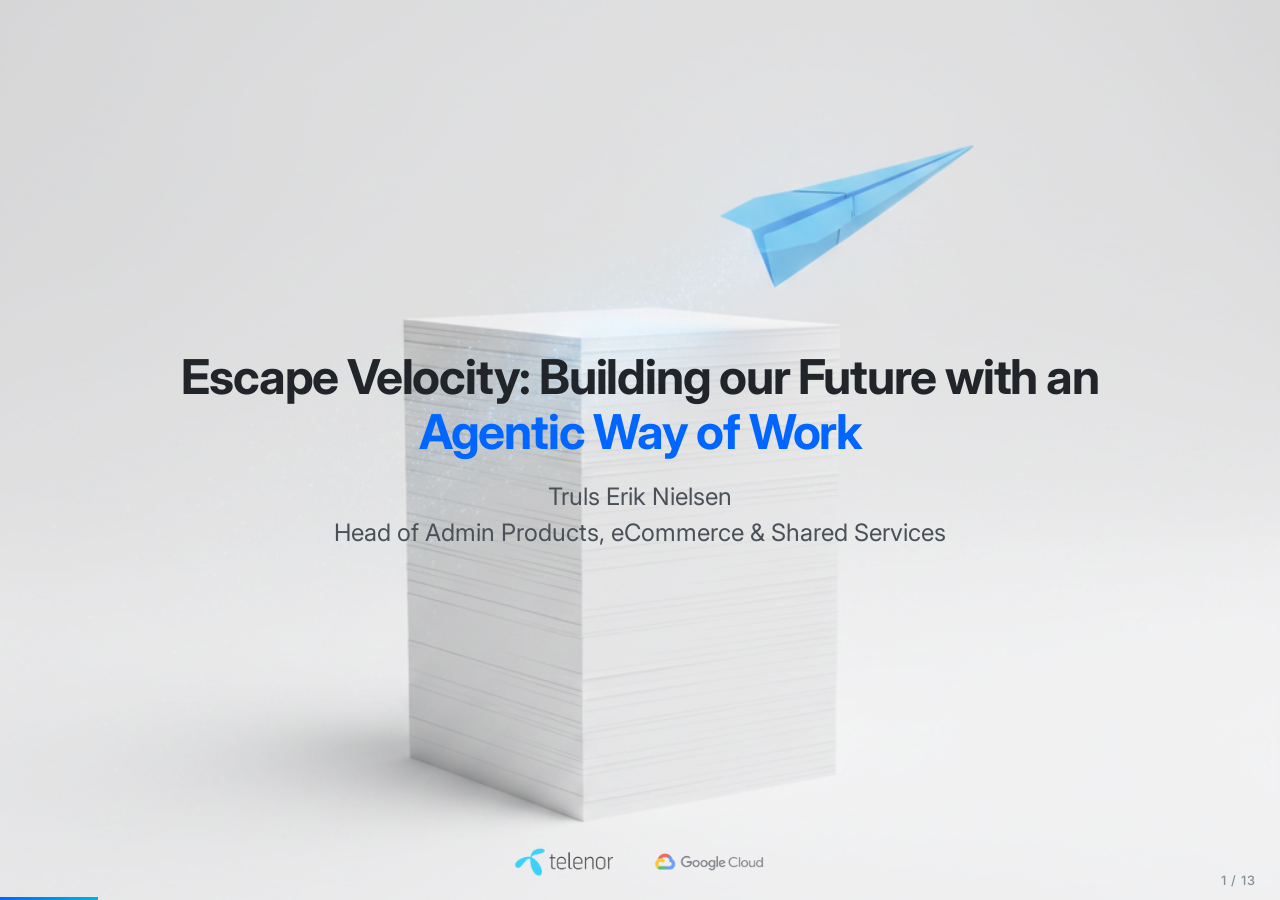
==== index.html @ ffcc9608 "Initial commit" ====
<!DOCTYPE html>
<html lang="en">

<head>
    <meta charset="UTF-8">
    <meta name="viewport" content="width=device-width, initial-scale=1.0">
    <title>Escape Velocity — Telenor × Google Cloud</title>
    <meta name="description"
        content="Building our Future with an Agentic Way of Work. A presentation by Telenor, powered by Google Cloud Platform.">

    <!-- Google Fonts — Inter -->
    <link rel="preconnect" href="https://fonts.googleapis.com">
    <link rel="preconnect" href="https://fonts.gstatic.com" crossorigin>
    <link href="https://fonts.googleapis.com/css2?family=Inter:wght@300;400;500;600;700&display=swap" rel="stylesheet">

    <!-- Stylesheet -->
    <link rel="stylesheet" href="style.css">
</head>

<body>

    <main>

        <!-- ===================== Slide 1 — Title ===================== -->
        <section id="slide-1" class="slide slide--image active"
            style="background-image: url(./images/new-01-title.png);">
            <div class="overlay"></div>
            <div class="content content--center">
                <h1>Escape Velocity: Building our Future with an <span class="accent">Agentic Way of Work</span></h1>
                <h2>Truls Erik Nielsen<br>Head of Admin Products, eCommerce &amp; Shared Services</h2>
            </div>
            <footer class="slide-footer">
                <img src="./logos/telenor-logo.png" alt="Telenor Logo" class="logo">
                <img src="./logos/gcp-logo.png" alt="Google Cloud Logo" class="logo">
            </footer>
        </section>

        <!-- ===================== Slide 2 — Cold Open ===================== -->
        <section id="slide-2" class="slide slide--image"
            style="background-image: url(./images/bg-digital-analyst.png);">
            <div class="overlay"></div>
            <div class="content content--center">
                <p class="hook-text">We recently got a new colleague. In <em>all</em> our teams... He's an agent. And he
                    lets us chat with our data. More on him later.<span class="blinking-cursor">|</span></p>
            </div>
            <footer class="slide-footer">
                <img src="./logos/telenor-logo.png" alt="Telenor Logo" class="logo">
                <img src="./logos/gcp-logo.png" alt="Google Cloud Logo" class="logo">
            </footer>
        </section>

        <!-- ===================== Slide 3 — Who We Are (Two-Column) ===================== -->
        <section id="slide-3" class="slide slide--image"
            style="background-image: url(./images/bg-corporate-stats.png);">
            <div class="overlay"></div>
            <div class="content">
                <h1>A Scale-Up <span class="accent">Inside a Giant</span></h1>
                <div class="slide3-columns">
                    <div class="stat-grid">
                        <div class="stat-box">
                            <div class="stat-box__label">Market Leader</div>
                            <div class="stat-box__title">Leading B2B Telco</div>
                            <div class="stat-box__subtitle">~60% market share in Norway</div>
                        </div>
                        <div class="stat-box">
                            <div class="stat-box__label">Our Org</div>
                            <div class="stat-box__title">225 People</div>
                            <div class="stat-box__subtitle">Powering B2B Mobile</div>
                        </div>
                        <div class="stat-box">
                            <div class="stat-box__label">Economic Scale</div>
                            <div class="stat-box__title">Top 45 OSE Company</div>
                            <div class="stat-box__subtitle">Our business area alone, by revenue</div>
                        </div>
                        <div class="stat-box">
                            <div class="stat-box__label">Data Volume</div>
                            <div class="stat-box__title">Massive Data Warehouse</div>
                            <div class="stat-box__subtitle">One of Norway's largest, now on GCP</div>
                        </div>
                    </div>
                    <div class="my-role-box">
                        <h3>My Role</h3>
                        <p>Leading 7/22 teams championing:</p>
                        <div class="role-tags">
                            <span class="role-tag">eCommerce</span>
                            <span class="role-tag">Mobile Hardware</span>
                            <span class="role-tag">Self Service</span>
                            <span class="role-tag">Integration Products</span>
                            <span class="role-tag">CRM</span>
                            <span class="role-tag">Martech</span>
                            <span class="role-tag">Data &amp; AI Foundation</span>
                            <span class="role-tag">Analytics</span>
                        </div>
                    </div>
                </div>
            </div>
            <footer class="slide-footer">
                <img src="./logos/telenor-logo.png" alt="Telenor Logo" class="logo">
                <img src="./logos/gcp-logo.png" alt="Google Cloud Logo" class="logo">
            </footer>
        </section>

        <!-- ===================== Slide 4 — The Dilemma (Graph + Insight) ===================== -->
        <section id="slide-4" class="slide slide--image" style="background-image: url(./images/bg-subtle-texture.png);">
            <div class="overlay"></div>
            <div class="content content--center">
                <h1>Our Core Dilemma: <span class="accent">The Gravitational Pull of Legacy</span></h1>
                <div class="graph-wrapper">
                    <div class="graph-container">
                        <div class="graph-area">
                            <span class="graph-label graph-label--y">Effort &amp; Resources</span>
                            <span class="graph-label graph-label--x">Time →</span>
                            <div class="graph-line">
                                <svg viewBox="0 0 800 260" preserveAspectRatio="none">
                                    <polyline class="line-running"
                                        points="0,40 100,38 200,42 300,36 400,40 500,35 600,38 700,36 800,40" />
                                    <polyline class="line-building"
                                        points="0,220 100,215 200,222 300,210 400,218 500,225 600,212 700,220 800,216" />
                                </svg>
                            </div>
                        </div>
                        <div class="graph-legend">
                            <div class="legend-item">
                                <span class="legend-dot legend-dot--blue"></span>
                                Running the Business
                            </div>
                            <div class="legend-item">
                                <span class="legend-dot legend-dot--red"></span>
                                Building the Future
                            </div>
                        </div>
                    </div>
                    <div class="graph-insight">
                        <h3>The Challenge</h3>
                        <p>Today, <strong>&gt;80%</strong> of our resources are tied to 'Run', limiting our capacity for
                            'Change' and 'Disrupt'.</p>
                    </div>
                </div>
            </div>
            <footer class="slide-footer">
                <img src="./logos/telenor-logo.png" alt="Telenor Logo" class="logo">
                <img src="./logos/gcp-logo.png" alt="Google Cloud Logo" class="logo">
            </footer>
        </section>

        <!-- ===================== Slide 5 — The "Why" ===================== -->
        <section id="slide-5" class="slide slide--image"
            style="background-image: url(./images/bg-unstructured-data.png);">
            <div class="overlay"></div>
            <div class="content">
                <h1>The Real Problem: <span class="accent">Our Knowledge is Trapped</span></h1>
                <h2>To build digital colleagues, we first need to structure our vast, unreadable data from PowerPoints,
                    emails, and conversations.</h2>
            </div>
            <footer class="slide-footer">
                <img src="./logos/telenor-logo.png" alt="Telenor Logo" class="logo">
                <img src="./logos/gcp-logo.png" alt="Google Cloud Logo" class="logo">
            </footer>
        </section>

        <!-- ===================== Slide 6 — The "How" ===================== -->
        <section id="slide-6" class="slide slide--image"
            style="background-image: url(./images/bg-developer-workflow.png);">
            <div class="overlay"></div>
            <div class="content">
                <h1>Our Method: <span class="accent">Adopt the Developer's Toolkit</span></h1>
                <h2>We mandate that everyone works with plain text (Markdown), version control (Git), and peer review
                    (Pull Requests). This makes our knowledge structured by default.</h2>
            </div>
            <footer class="slide-footer">
                <img src="./logos/telenor-logo.png" alt="Telenor Logo" class="logo">
                <img src="./logos/gcp-logo.png" alt="Google Cloud Logo" class="logo">
            </footer>
        </section>

        <!-- ===================== Slide 7 — Everything as Code (Table) ===================== -->
        <section id="slide-7" class="slide slide--image"
            style="background-image: url(./images/bg-engine-room.png);">
            <div class="overlay"></div>
            <div class="content content--center">
                <h1>The Engine Room: <span class="accent">Treating Everything as Code</span></h1>
                <table class="comparison-table">
                    <thead>
                        <tr>
                            <th>Dimension</th>
                            <th>Old Way</th>
                            <th>New Way</th>
                        </tr>
                    </thead>
                    <tbody>
                        <tr>
                            <td>Documents</td>
                            <td class="old-way">PowerPoint &amp; Word</td>
                            <td class="new-way">Markdown in Git</td>
                        </tr>
                        <tr>
                            <td>Collaboration</td>
                            <td class="old-way">Email threads</td>
                            <td class="new-way">Pull Requests &amp; Reviews</td>
                        </tr>
                        <tr>
                            <td>Data Pipelines</td>
                            <td class="old-way">Manual ETL scripts</td>
                            <td class="new-way">dbt models in version control</td>
                        </tr>
                        <tr>
                            <td>Dashboards</td>
                            <td class="old-way">Static exports</td>
                            <td class="new-way">LookML as Code</td>
                        </tr>
                        <tr>
                            <td>Infrastructure</td>
                            <td class="old-way">Manual Requests &amp; Waiting</td>
                            <td class="new-way">Automated Self Service</td>
                        </tr>
                    </tbody>
                </table>
            </div>
            <footer class="slide-footer">
                <img src="./logos/telenor-logo.png" alt="Telenor Logo" class="logo">
                <img src="./logos/gcp-logo.png" alt="Google Cloud Logo" class="logo">
            </footer>
        </section>

        <!-- ===================== Slide 7B — Data Architecture ===================== -->
        <section id="slide-data-architecture" class="slide slide--image" style="background-image: url(./images/bg-architecture-blocks.png);">
            <div class="overlay"></div>
            <div class="content content--center">
                <h1>Looker GCP Architecture: <span class="accent">Our Semantic Engine</span></h1>
                <h2>From source to a single version of truth and intelligent conversations with your business data.</h2>
                
                <div class="arch-pipeline">
                    <!-- Step 1: Sources -->
                    <div class="arch-card arch-card--sources">
                        <div class="arch-card__badge">Step 1</div>
                        <h4>Data Sources</h4>
                        <ul class="arch-list">
                            <li><span>BigQuery</span></li>
                            <li><span>Salesforce</span></li>
                            <li><span>Other Sources</span></li>
                        </ul>
                    </div>

                    <div class="arch-connector">
                        <svg viewBox="0 0 24 24"><path d="M5 12h14M12 5l7 7-7 7" fill="none" stroke="currentColor" stroke-width="2.5" stroke-linecap="round" stroke-linejoin="round"/></svg>
                    </div>

                    <!-- Step 2: Medallion Warehouse -->
                    <div class="arch-card arch-card--medallion">
                        <div class="arch-card__badge">Step 2</div>
                        <h4>Storage (dbt)</h4>
                        <div class="medallion-stack">
                            <div class="medallion-layer gold" title="Structured data products prepared for Looker">Gold: Data Products</div>
                            <div class="medallion-layer silver" title="Cleaned and harmonized intermediate layer">Silver: Intermediate Layer</div>
                            <div class="medallion-layer bronze" title="Raw data directly from source systems">Bronze: Raw Data</div>
                        </div>
                    </div>

                    <div class="arch-connector">
                        <svg viewBox="0 0 24 24"><path d="M5 12h14M12 5l7 7-7 7" fill="none" stroke="currentColor" stroke-width="2.5" stroke-linecap="round" stroke-linejoin="round"/></svg>
                    </div>

                    <!-- Step 3: Semantic Layer -->
                    <div class="arch-card arch-card--semantic">
                        <div class="arch-card__badge">Step 3</div>
                        <h4>Semantic Layer</h4>
                        <p class="arch-card__sub">LookML defined as code</p>
                        <div class="metric-tags">
                            <span class="metric-tag" title="Key Performance Indicators shared across all">KPI</span>
                            <span class="metric-tag" title="Commonly defined customer segments">Segment</span>
                            <span class="metric-tag" title="Mobile Traffic">MT</span>
                            <span class="metric-tag" title="Telenor Service Platform">TSP</span>
                        </div>
                    </div>

                    <div class="arch-connector">
                        <svg viewBox="0 0 24 24"><path d="M5 12h14M12 5l7 7-7 7" fill="none" stroke="currentColor" stroke-width="2.5" stroke-linecap="round" stroke-linejoin="round"/></svg>
                    </div>

                    <!-- Step 4: Consumption -->
                    <div class="arch-card arch-card--consumption">
                        <div class="arch-card__badge">Step 4</div>
                        <h4>Consumption</h4>
                        <div class="consumer-blocks">
                            <div class="consumer-block ai" title="Our new agentic colleague">
                                <span class="icon">🤖</span>
                                <strong>Digital Analyst</strong>
                            </div>
                            <div class="consumer-block looker" title="Traditional dashboards and reports">
                                <span class="icon">📊</span>
                                <strong>Looker Dashboards</strong>
                            </div>
                        </div>
                    </div>
                </div>
            </div>
            <footer class="slide-footer">
                <img src="./logos/telenor-logo.png" alt="Telenor Logo" class="logo">
                <img src="./logos/gcp-logo.png" alt="Google Cloud Logo" class="logo">
            </footer>
        </section>

        <!-- ===================== Slide 8 — AI Analyst Architecture ===================== -->
        <section id="slide-8" class="slide slide--image"
            style="background-image: url(./images/new-06-architecture.png);">
            <div class="overlay"></div>
            <div class="content content--center">
                <h1>Meet the <span class="accent">"AI Analyst"</span>: Our First Digital Colleague</h1>
            </div>
            <footer class="slide-footer">
                <img src="./logos/telenor-logo.png" alt="Telenor Logo" class="logo">
                <img src="./logos/gcp-logo.png" alt="Google Cloud Logo" class="logo">
            </footer>
        </section>

        <!-- ===================== Slide 9 — Demo ===================== -->
        <section id="slide-9" class="slide">
            <div class="content content--center">
                <h1>This is not a dashboard. <span class="accent">This is a conversation.</span></h1>
                <div class="demo-placeholder">
                    <p>Live Demo / Video</p>
                </div>
            </div>
            <footer class="slide-footer">
                <img src="./logos/telenor-logo.png" alt="Telenor Logo" class="logo">
                <img src="./logos/gcp-logo.png" alt="Google Cloud Logo" class="logo">
            </footer>
        </section>

        <!-- ===================== Slide 10 — Culture / Aha Moment (Image) ===================== -->
        <section id="slide-10" class="slide slide--image" style="background-image: url(./images/bg-new-culture.png);">
            <div class="overlay"></div>
            <div class="content">
                <h1>The Digital Analyst <span class="accent">Created an Appetite for More</span></h1>
                <h2>The result? A cultural shift. The 'AI Analyst' proved the value of this new way of work, replacing
                    skepticism with genuine excitement for 'what's next'.</h2>
            </div>
            <footer class="slide-footer">
                <img src="./logos/telenor-logo.png" alt="Telenor Logo" class="logo">
                <img src="./logos/gcp-logo.png" alt="Google Cloud Logo" class="logo">
            </footer>
        </section>

        <!-- ===================== Slide 11 — Roadmap ===================== -->
        <section id="slide-11" class="slide">
            <div class="content content--center">
                <h1>This is <span class="accent">Just the Beginning</span></h1>
                <h2 class="tagline">"It doesn't help to be twice as good in a world that becomes 10x faster."</h2>
                <div class="roadmap">
                    <div class="roadmap-phase roadmap-phase--active">
                        <span class="phase-badge">Phase 1</span>
                        <div class="phase-title">AI Analyst</div>
                        <div class="phase-desc">Conversational analytics across our full data warehouse. Ask questions,
                            get answers.</div>
                        <div class="phase-status phase-status--live">&#9679; Live</div>
                    </div>
                    <div class="roadmap-phase">
                        <span class="phase-badge">Phase 2</span>
                        <div class="phase-title">Sales Ops Assistant</div>
                        <div class="phase-desc">Proactive insights and deal recommendations delivered directly to sales
                            teams.</div>
                        <div class="phase-status phase-status--next">&#9675; Next</div>
                    </div>
                    <div class="roadmap-phase">
                        <span class="phase-badge">Phase 3</span>
                        <h3 class="phase-title">The Agentic Operating Model</h3>
                        <p class="phase-desc">A future where hybrid teams of humans &amp; AI agents are the new standard, freeing our talent to focus on strategy and creativity.</p>
                        <div class="phase-status phase-status--future"><span class="status">Our North Star ⭐</span></div>
                    </div>
                </div>
            </div>
            <footer class="slide-footer">
                <img src="./logos/telenor-logo.png" alt="Telenor Logo" class="logo">
                <img src="./logos/gcp-logo.png" alt="Google Cloud Logo" class="logo">
            </footer>
        </section>

        <!-- ===================== Slide 12 — Thank You ===================== -->
        <section id="slide-12" class="slide">
            <div class="content content--center">
                <h1>Thank You</h1>
                <div class="contact-info">
                    <p>Truls Erik Nielsen</p>
                    <p>Head of Admin Products, eCommerce &amp; Shared Services</p>
                </div>
            </div>
            <footer class="slide-footer">
                <img src="./logos/telenor-logo.png" alt="Telenor Logo" class="logo">
                <img src="./logos/gcp-logo.png" alt="Google Cloud Logo" class="logo">
            </footer>
        </section>

    </main>

    <!-- Progress bar -->
    <div class="progress-bar" id="progressBar"></div>

    <!-- Slide counter -->
    <div class="slide-counter" id="slideCounter"></div>

    <!-- Navigation Script -->
    <script>
        document.addEventListener('DOMContentLoaded', () => {
            const slides = document.querySelectorAll('.slide');
            const progressBar = document.getElementById('progressBar');
            const slideCounter = document.getElementById('slideCounter');
            const totalSlides = slides.length;
            let currentSlide = 0;

            function updateUI() {
                const pct = ((currentSlide + 1) / totalSlides) * 100;
                progressBar.style.width = pct + '%';
                slideCounter.textContent = (currentSlide + 1) + ' / ' + totalSlides;
            }

            function showSlide(index) {
                slides.forEach((slide, i) => {
                    slide.classList.toggle('active', i === index);
                });
                updateUI();
            }

            document.addEventListener('keydown', (e) => {
                if (e.key === 'ArrowRight' || e.key === ' ') {
                    e.preventDefault();
                    if (currentSlide < totalSlides - 1) {
                        currentSlide++;
                        showSlide(currentSlide);
                    }
                } else if (e.key === 'ArrowLeft') {
                    if (currentSlide > 0) {
                        currentSlide--;
                        showSlide(currentSlide);
                    }
                } else if (e.key === 'Home') {
                    currentSlide = 0;
                    showSlide(currentSlide);
                } else if (e.key === 'End') {
                    currentSlide = totalSlides - 1;
                    showSlide(currentSlide);
                }
            });

            document.addEventListener('click', (e) => {
                const x = e.clientX / window.innerWidth;
                if (x < 0.33) {
                    if (currentSlide > 0) {
                        currentSlide--;
                        showSlide(currentSlide);
                    }
                } else {
                    if (currentSlide < totalSlides - 1) {
                        currentSlide++;
                        showSlide(currentSlide);
                    }
                }
            });

            let touchStartX = 0;
            document.addEventListener('touchstart', (e) => {
                touchStartX = e.changedTouches[0].clientX;
            });
            document.addEventListener('touchend', (e) => {
                const diff = touchStartX - e.changedTouches[0].clientX;
                if (Math.abs(diff) > 50) {
                    if (diff > 0 && currentSlide < totalSlides - 1) {
                        currentSlide++;
                    } else if (diff < 0 && currentSlide > 0) {
                        currentSlide--;
                    }
                    showSlide(currentSlide);
                }
            });

            updateUI();
        });
    </script>

</body>

</html>
---- style.css ----
/* ============================================================
   style.css — Nordic Light Theme
   Telenor × Google Cloud Presentation
   ============================================================ */

/* ---------- Design Tokens ---------- */
:root {
  --bg-light: #f8f9fa;
  --bg-white: #ffffff;
  --text-primary: #212529;
  --text-secondary: #495057;
  --text-muted: #868e96;
  --telenor-blue: #0066ff;
  --telenor-blue-light: #e8f0ff;
  --telenor-blue-dark: #0052cc;
  --accent-gradient: linear-gradient(135deg, #0066ff 0%, #00b4d8 100%);
  --border-color: #dee2e6;
  --border-light: #e9ecef;
  --shadow-sm: 0 1px 3px rgba(0, 0, 0, 0.06);
  --shadow-md: 0 4px 16px rgba(0, 0, 0, 0.08);
  --shadow-lg: 0 8px 32px rgba(0, 0, 0, 0.1);
  --radius-sm: 8px;
  --radius-md: 12px;
  --radius-lg: 20px;
}

/* ---------- Reset & Global ---------- */
*, *::before, *::after {
  margin: 0;
  padding: 0;
  box-sizing: border-box;
}

html, body {
  width: 100%;
  height: 100%;
  overflow: hidden;
  font-family: 'Inter', sans-serif;
  background: var(--bg-light);
  color: var(--text-primary);
  -webkit-font-smoothing: antialiased;
  -moz-osx-font-smoothing: grayscale;
}

/* ---------- Slide Container ---------- */
main {
  width: 100%;
  height: 100%;
  position: relative;
}

/* ---------- Base Slide ---------- */
.slide {
  display: none;
  position: relative;
  width: 100vw;
  height: 100vh;
  background-color: var(--bg-light);
  background-size: cover;
  background-position: center center;
  background-repeat: no-repeat;
}

.slide.active {
  display: flex;
}

/* ---------- Slide Variants ---------- */

/* Image slide with light overlay */
.slide--image .overlay {
  position: absolute;
  inset: 0;
  background: rgba(248, 249, 250, 0.3);
  z-index: 1;
}

/* ---------- Content Wrapper ---------- */
.content {
  position: relative;
  z-index: 2;
  width: 100%;
  max-width: 1100px;
  margin: 0 auto;
  padding: 4rem 3rem;
  display: flex;
  flex-direction: column;
  justify-content: center;
  align-items: flex-start;
  flex: 1;
}

.content--center {
  align-items: center;
  text-align: center;
}

/* ---------- Typography ---------- */
h1 {
  font-size: 3rem;
  font-weight: 700;
  line-height: 1.15;
  letter-spacing: -0.025em;
  color: var(--text-primary);
  margin-bottom: 1.25rem;
}

h1 .accent {
  color: var(--telenor-blue);
}

h2 {
  font-size: 1.5rem;
  font-weight: 400;
  line-height: 1.5;
  color: var(--text-secondary);
  max-width: 780px;
}

/* ---------- Hook Text (Slide 2 — Cold Open) ---------- */
.hook-text {
  font-size: 2rem;
  font-weight: 400;
  line-height: 1.6;
  color: var(--text-primary);
  max-width: 800px;
  text-align: center;
}

.hook-text em {
  font-style: italic;
  color: var(--telenor-blue);
  font-weight: 500;
}

/* ---------- Blinking Cursor ---------- */
.blinking-cursor {
  font-weight: 300;
  color: var(--telenor-blue);
  animation: blink 1s step-end infinite;
  margin-left: 2px;
}

@keyframes blink {
  0%, 100% { opacity: 1; }
  50% { opacity: 0; }
}

/* ---------- Slide 2 — Cold Open Overlay Override ---------- */
#slide-2 .overlay {
  background: rgba(248, 249, 250, 0.85);
}

/* ---------- Footer (Logos) — Global ---------- */
.slide-footer {
  position: absolute;
  bottom: 1.5rem;
  left: 0;
  right: 0;
  z-index: 2;
  display: flex;
  justify-content: center;
  align-items: center;
  gap: 2.5rem;
}

.slide-footer .logo {
  height: 28px !important;
  width: auto !important;
  vertical-align: middle;
  object-fit: contain;
  opacity: 0.75;
  transition: opacity 0.3s ease;
}

.slide-footer .logo:hover {
  opacity: 1.0;
}

/* ============================================================
   Coded Visualizations
   ============================================================ */

/* ---------- Stat Grid (Slide 3) ---------- */
.stat-grid {
  display: grid;
  grid-template-columns: repeat(2, 1fr);
  gap: 1.5rem;
  width: 100%;
  margin-top: 2rem;
}

.stat-box {
  background: var(--bg-white);
  border: 1px solid var(--border-light);
  border-radius: var(--radius-md);
  padding: 2rem 1.75rem;
  box-shadow: var(--shadow-sm);
  transition: box-shadow 0.3s ease, transform 0.3s ease;
}

.stat-box:hover {
  box-shadow: var(--shadow-md);
  transform: translateY(-2px);
}

.stat-box__label {
  font-size: 0.75rem;
  font-weight: 600;
  text-transform: uppercase;
  letter-spacing: 0.08em;
  color: var(--telenor-blue);
  margin-bottom: 0.5rem;
}

.stat-box__title {
  font-size: 1.5rem;
  font-weight: 700;
  color: var(--text-primary);
  margin-bottom: 0.35rem;
  line-height: 1.2;
}

.stat-box__subtitle {
  font-size: 0.95rem;
  font-weight: 400;
  color: var(--text-muted);
  line-height: 1.4;
}

/* ---------- Two-Column Layout (Slide 3) ---------- */
.slide3-columns {
  display: flex;
  gap: 2rem;
  width: 100%;
  margin-top: 2rem;
  align-items: stretch;
}

.slide3-columns .stat-grid {
  flex: 1;
  margin-top: 0;
}

/* ---------- My Role Box (Slide 3 — right column) ---------- */
.my-role-box {
  flex: 0 0 320px;
  background: var(--telenor-blue-light);
  border: 2px solid var(--telenor-blue);
  border-radius: var(--radius-md);
  padding: 2rem 1.5rem;
  box-shadow: var(--shadow-md);
  display: flex;
  flex-direction: column;
  justify-content: center;
}

.my-role-box h3 {
  font-size: 0.75rem;
  font-weight: 700;
  text-transform: uppercase;
  letter-spacing: 0.08em;
  color: var(--telenor-blue);
  margin-bottom: 0.75rem;
}

.my-role-box p {
  font-size: 1.05rem;
  font-weight: 500;
  color: var(--text-primary);
  line-height: 1.5;
}

.role-tags {
  display: flex;
  flex-wrap: wrap;
  gap: 0.5rem;
  margin-top: 1.25rem;
}

.role-tag {
  background: var(--bg-white);
  border: 1.5px solid var(--telenor-blue);
  color: var(--telenor-blue-dark);
  padding: 0.4rem 0.8rem;
  border-radius: var(--radius-sm);
  font-size: 0.85rem;
  font-weight: 600;
  box-shadow: var(--shadow-sm);
  transition: all 0.2s cubic-bezier(0.4, 0, 0.2, 1);
  display: inline-block;
  cursor: default;
}

.role-tag:hover {
  transform: translateY(-2px) scale(1.02);
  background: var(--telenor-blue);
  color: var(--bg-white);
  box-shadow: var(--shadow-md);
  border-color: var(--telenor-blue);
}

/* ---------- Dilemma Slide Overlay Override (Slide 4) ---------- */
#slide-4 .overlay {
  background: rgba(248, 249, 250, 0.85);
  backdrop-filter: blur(5px);
  -webkit-backdrop-filter: blur(5px);
}

/* ---------- Engine Room Slide Overlay Override (Slide 7) ---------- */
#slide-7 .overlay {
  background: rgba(248, 249, 250, 0.7);
  backdrop-filter: blur(2px);
  -webkit-backdrop-filter: blur(2px);
}

/* ---------- Culture / Aha Moment Slide Overlay Override (Slide 10) ---------- */
#slide-10 .overlay {
  background: rgba(248, 249, 250, 0.75);
  backdrop-filter: blur(3px);
  -webkit-backdrop-filter: blur(3px);
}

/* ---------- Line Graph + Insight (Slide 4) ---------- */
.graph-wrapper {
  display: flex;
  align-items: flex-start;
  gap: 2rem;
  width: 100%;
  margin-top: 2rem;
}

.graph-wrapper .graph-container {
  flex: 1;
  margin-top: 0;
}

.graph-container {
  width: 100%;
  max-width: 900px;
  margin: 2rem auto 0;
  position: relative;
}

.graph-area {
  position: relative;
  width: 100%;
  height: 260px;
  border-left: 2px solid var(--border-color);
  border-bottom: 2px solid var(--border-color);
}

.graph-line {
  position: absolute;
  bottom: 0;
  left: 0;
  width: 100%;
  height: 100%;
}

.graph-line svg {
  width: 100%;
  height: 100%;
  overflow: visible;
}

.graph-line svg polyline {
  fill: none;
  stroke-width: 3;
  stroke-linecap: round;
  stroke-linejoin: round;
  stroke-dasharray: 1200;
  stroke-dashoffset: 1200;
}

.slide.active .line-running {
  animation: drawLine 1.8s cubic-bezier(0.22, 1, 0.36, 1) 0.4s forwards;
}

.slide.active .line-building {
  animation: drawLine 1.8s cubic-bezier(0.22, 1, 0.36, 1) 0.7s forwards;
}

@keyframes drawLine {
  to { stroke-dashoffset: 0; }
}

.line-running { stroke: var(--telenor-blue); }
.line-building { stroke: #e63946; }

.graph-legend {
  display: flex;
  justify-content: center;
  gap: 2.5rem;
  margin-top: 1.25rem;
}

.legend-item {
  display: flex;
  align-items: center;
  gap: 0.5rem;
  font-size: 0.9rem;
  font-weight: 500;
  color: var(--text-secondary);
}

.legend-dot {
  width: 12px;
  height: 12px;
  border-radius: 50%;
}

.legend-dot--blue { background: var(--telenor-blue); }
.legend-dot--red { background: #e63946; }

.graph-label {
  position: absolute;
  font-size: 0.75rem;
  font-weight: 500;
  color: var(--text-muted);
  text-transform: uppercase;
  letter-spacing: 0.06em;
}

.graph-label--y {
  left: -0.75rem;
  top: 50%;
  transform: translateX(-100%) rotate(-90deg);
  transform-origin: right center;
}

.graph-label--x {
  bottom: -1.75rem;
  right: 0;
}

/* -- Graph Insight Box -- */
.graph-insight {
  flex: 0 0 260px;
  background: var(--bg-white);
  border: 1px solid var(--border-light);
  border-radius: var(--radius-md);
  padding: 1.75rem 1.5rem;
  box-shadow: var(--shadow-sm);
  text-align: left;
}

.graph-insight h3 {
  font-size: 0.75rem;
  font-weight: 600;
  text-transform: uppercase;
  letter-spacing: 0.08em;
  color: var(--telenor-blue);
  margin-bottom: 0.75rem;
}

.graph-insight p {
  font-size: 0.95rem;
  color: var(--text-secondary);
  line-height: 1.5;
}

.graph-insight strong {
  font-size: 1.6rem;
  font-weight: 800;
  color: #e63946;
  letter-spacing: -0.02em;
}

/* ---------- Slide 5 — Text readability halo ---------- */
#slide-5 h1,
#slide-5 h2 {
  text-shadow: 0 0 15px rgba(248, 249, 250, 1), 0 0 30px rgba(248, 249, 250, 0.95), 0 0 60px rgba(248, 249, 250, 0.7);
}

/* ---------- Slide 6 — Text card over full-visibility photo ---------- */
#slide-6 .overlay {
  background: none;
  backdrop-filter: blur(2px);
  -webkit-backdrop-filter: blur(2px);
}

#slide-6 .content {
  flex: none;
  margin: auto;
  background: rgba(248, 249, 250, 0.82);
  backdrop-filter: blur(8px);
  -webkit-backdrop-filter: blur(8px);
  border-radius: var(--radius-lg);
  padding: 2.5rem 3rem;
  max-width: 720px;
  box-shadow: 0 4px 30px rgba(0, 0, 0, 0.08);
}

/* ---------- Vision List (Slides 5 & 6) ---------- */
.vision-list {
  list-style: none;
  padding: 0;
  margin-top: 1.5rem;
}

.vision-list li {
  position: relative;
  padding-left: 1.5rem;
  margin-bottom: 0.75rem;
  font-size: 1.25rem;
  font-weight: 400;
  color: var(--text-secondary);
  line-height: 1.5;
}

.vision-list li::before {
  content: '';
  position: absolute;
  left: 0;
  top: 0.55em;
  width: 8px;
  height: 8px;
  border-radius: 50%;
  background: var(--telenor-blue);
}

/* ---------- Comparison Table (Slide 7) ---------- */
.comparison-table {
  width: 100%;
  max-width: 900px;
  margin: 2rem auto 0;
  border-collapse: separate;
  border-spacing: 0;
  border-radius: var(--radius-md);
  overflow: hidden;
  box-shadow: var(--shadow-md);
}

.comparison-table thead th {
  background: var(--telenor-blue);
  color: #fff;
  font-size: 0.85rem;
  font-weight: 600;
  text-transform: uppercase;
  letter-spacing: 0.06em;
  padding: 1rem 1.5rem;
  text-align: left;
}

.comparison-table thead th:first-child {
  background: var(--text-primary);
}

.comparison-table tbody td {
  background: var(--bg-white);
  padding: 1rem 1.5rem;
  font-size: 1rem;
  color: var(--text-primary);
  border-bottom: 1px solid var(--border-light);
  vertical-align: top;
}

.comparison-table tbody tr:last-child td {
  border-bottom: none;
}

.comparison-table tbody td:first-child {
  font-weight: 600;
  color: var(--text-secondary);
  background: var(--bg-light);
  width: 22%;
}

.comparison-table .old-way {
  color: var(--text-muted);
}

.comparison-table .new-way {
  color: var(--telenor-blue-dark);
  font-weight: 500;
}

/* ---------- Architecture Slide (Slide 8) — Text Fix ---------- */
#slide-8 h1,
#slide-8 h2 {
  color: var(--text-primary);
}

.architecture-img {
  width: 100%;
  max-width: 850px;
  margin: 2rem auto 0;
  border-radius: var(--radius-md);
  box-shadow: var(--shadow-lg);
}

/* ---------- Looker GCP Data Architecture Slide ---------- */
#slide-data-architecture h1,
#slide-data-architecture h2 {
  color: var(--text-primary);
}

.arch-pipeline {
  display: flex;
  align-items: center;
  justify-content: space-between;
  width: 100%;
  max-width: 1050px;
  margin-top: 2.5rem;
  gap: 0.5rem;
}

.arch-card {
  flex: 1;
  background: var(--bg-white);
  border-radius: var(--radius-md);
  padding: 2rem 1.5rem;
  box-shadow: var(--shadow-sm);
  border: 1px solid var(--border-light);
  position: relative;
  display: flex;
  flex-direction: column;
  height: 350px;
  transition: box-shadow 0.3s ease, transform 0.3s ease, border-color 0.3s ease;
  opacity: 0; /* Animated entry */
}

.arch-card:hover {
  transform: translateY(-2px);
  box-shadow: var(--shadow-md);
  border-color: var(--telenor-blue);
}

.arch-card__badge {
  display: inline-block;
  align-self: flex-start;
  font-size: 0.7rem;
  font-weight: 700;
  text-transform: uppercase;
  letter-spacing: 0.08em;
  padding: 0.3rem 0.75rem;
  border-radius: 100px;
  background: var(--telenor-blue-light);
  color: var(--telenor-blue-dark);
  margin-bottom: 1rem;
}

.arch-card h4 {
  font-size: 1.25rem;
  font-weight: 700;
  margin-top: 0;
  margin-bottom: 1rem;
  color: var(--text-primary);
  text-align: left;
}

.arch-card__sub {
  font-size: 0.85rem;
  color: var(--text-muted);
  margin-top: -0.75rem;
  margin-bottom: 1.25rem;
  font-style: italic;
  text-align: left;
}

/* Step 1: Sources List */
.arch-list {
  display: flex;
  flex-direction: column;
  gap: 0.75rem;
  list-style: none;
  text-align: left;
  padding: 0;
  margin: auto 0;
}

.arch-list li {
  display: flex;
  align-items: center;
  font-size: 0.95rem;
  font-weight: 500;
  color: var(--text-secondary);
}

.arch-list li::before {
  content: '';
  display: inline-block;
  width: 6px;
  height: 6px;
  background-color: var(--telenor-blue);
  border-radius: 50%;
  margin-right: 0.75rem;
  flex-shrink: 0;
}

/* Step 2: Medallion Stack */
.medallion-stack {
  display: flex;
  flex-direction: column;
  gap: 0.6rem;
  margin: auto 0;
  width: 100%;
}

.medallion-layer {
  padding: 0.65rem 1rem;
  border-radius: var(--radius-sm);
  font-size: 0.85rem;
  font-weight: 600;
  text-align: center;
  border: 1px solid rgba(0, 0, 0, 0.05);
  transition: all 0.2s ease;
  cursor: help;
}

.medallion-layer:hover {
  transform: scale(1.03);
  box-shadow: var(--shadow-sm);
}

.medallion-layer.gold {
  background: linear-gradient(135deg, #FFF3B0 0%, #CA8A04 100%);
  color: #451a03;
}

.medallion-layer.silver {
  background: linear-gradient(135deg, #F1F5F9 0%, #64748B 100%);
  color: #0f172a;
}

.medallion-layer.bronze {
  background: linear-gradient(135deg, #FFEDD5 0%, #9A3412 100%);
  color: #ffffff;
}

/* Step 3: Metric Tags */
.metric-tags {
  display: grid;
  grid-template-columns: repeat(2, 1fr);
  gap: 0.6rem;
  margin: auto 0;
}

.metric-tag {
  padding: 0.65rem 0.25rem;
  background: var(--telenor-blue-light);
  border: 1px solid rgba(0, 102, 255, 0.15);
  border-radius: var(--radius-sm);
  font-size: 0.8rem;
  font-weight: 700;
  color: var(--telenor-blue-dark);
  cursor: help;
  transition: all 0.2s ease;
  display: flex;
  align-items: center;
  justify-content: center;
}

.metric-tag:hover {
  background: var(--telenor-blue);
  color: #ffffff;
  border-color: var(--telenor-blue);
  transform: translateY(-2px);
  box-shadow: 0 4px 10px rgba(0, 102, 255, 0.2);
}

/* Step 4: Consumption Blocks */
.consumer-blocks {
  display: flex;
  flex-direction: column;
  gap: 0.75rem;
  margin: auto 0;
  width: 100%;
}

.consumer-block {
  display: flex;
  align-items: center;
  gap: 0.75rem;
  padding: 0.75rem 1rem;
  border-radius: var(--radius-sm);
  border: 1px solid var(--border-color);
  background: var(--bg-light);
  text-align: left;
  transition: all 0.2s ease;
  cursor: help;
}

.consumer-block .icon {
  font-size: 1.2rem;
}

.consumer-block strong {
  font-size: 0.85rem;
  font-weight: 600;
  color: var(--text-primary);
}

.consumer-block.ai {
  background: rgba(0, 102, 255, 0.04);
  border-color: rgba(0, 102, 255, 0.25);
  box-shadow: 0 0 12px rgba(0, 102, 255, 0.05);
}

@keyframes pulseGlow {
  0% { box-shadow: 0 0 0 0 rgba(0, 102, 255, 0.2); }
  70% { box-shadow: 0 0 0 6px rgba(0, 102, 255, 0); }
  100% { box-shadow: 0 0 0 0 rgba(0, 102, 255, 0); }
}

.consumer-block.ai {
  animation: pulseGlow 2s infinite;
}

.consumer-block.ai:hover {
  background: var(--telenor-blue-light);
  border-color: var(--telenor-blue);
}

.consumer-block.looker:hover {
  background: #ffffff;
  border-color: var(--telenor-blue-dark);
  box-shadow: var(--shadow-sm);
}

/* Connectors */
.arch-connector {
  display: flex;
  align-items: center;
  justify-content: center;
  width: 32px;
  color: var(--telenor-blue);
  flex-shrink: 0;
  opacity: 0;
}

.arch-connector svg {
  width: 24px;
  height: 24px;
}

@keyframes flowPulse {
  0% {
    transform: translateX(0);
    opacity: 0.4;
  }
  50% {
    transform: translateX(5px);
    opacity: 1;
  }
  100% {
    transform: translateX(0);
    opacity: 0.4;
  }
}

/* Staggered entry when active */
.slide.active .content > .arch-pipeline {
  animation: none;
}

.slide.active .arch-card {
  animation: fadeInUp 0.6s cubic-bezier(0.16, 1, 0.3, 1) both;
}

.slide.active .arch-card--sources { animation-delay: 0.15s; }
.slide.active .arch-card--medallion { animation-delay: 0.3s; }
.slide.active .arch-card--semantic { animation-delay: 0.45s; }
.slide.active .arch-card--consumption { animation-delay: 0.6s; }

.slide.active .arch-connector {
  animation: fadeInUp 0.6s cubic-bezier(0.16, 1, 0.3, 1) both;
}

.slide.active .arch-connector:nth-of-type(1) { animation-delay: 0.22s; }
.slide.active .arch-connector:nth-of-type(2) { animation-delay: 0.37s; }
.slide.active .arch-connector:nth-of-type(3) { animation-delay: 0.52s; }

/* Apply flowPulse animation once cards fade in */
.slide.active .arch-connector svg {
  animation: flowPulse 2s infinite ease-in-out;
}
.slide.active .arch-connector:nth-of-type(1) svg { animation-delay: 0.82s; }
.slide.active .arch-connector:nth-of-type(2) svg { animation-delay: 0.97s; }
.slide.active .arch-connector:nth-of-type(3) svg { animation-delay: 1.12s; }

/* ---------- Demo Placeholder (Slide 9) ---------- */
.demo-placeholder {
  width: 75%;
  max-width: 900px;
  height: 45vh;
  border: 2px dashed var(--telenor-blue);
  border-radius: var(--radius-lg);
  display: flex;
  justify-content: center;
  align-items: center;
  background: var(--telenor-blue-light);
  margin-top: 2rem;
  opacity: 0.6;
  transition: opacity 0.3s ease;
}

.demo-placeholder:hover {
  opacity: 0.8;
}

.demo-placeholder p {
  font-size: 1.2rem;
  font-weight: 600;
  color: var(--telenor-blue);
  letter-spacing: 0.06em;
  text-transform: uppercase;
}

/* ---------- Roadmap (Slide 11) ---------- */
.tagline {
  font-size: 1.35rem;
  font-style: italic;
  font-weight: 400;
  color: var(--text-secondary);
  margin-top: -0.5rem;
  margin-bottom: 2rem;
  max-width: 800px;
  line-height: 1.45;
  text-align: center;
}

.status {
  color: #d97706; /* premium amber gold */
  font-weight: 700;
  display: inline-flex;
  align-items: center;
  gap: 0.25rem;
}

.roadmap {
  display: flex;
  gap: 1.5rem;
  width: 100%;
  margin-top: 2.5rem;
}

.roadmap-phase {
  flex: 1;
  background: var(--bg-white);
  border: 1px solid var(--border-light);
  border-radius: var(--radius-md);
  padding: 2rem 1.5rem;
  position: relative;
  box-shadow: var(--shadow-sm);
  transition: box-shadow 0.3s ease, transform 0.3s ease;
}

.roadmap-phase:hover {
  box-shadow: var(--shadow-md);
  transform: translateY(-2px);
}

.roadmap-phase--active {
  border-color: var(--telenor-blue);
  border-width: 2px;
}

.roadmap-phase--active .phase-badge {
  background: var(--telenor-blue);
  color: #fff;
}

.phase-badge {
  display: inline-block;
  font-size: 0.7rem;
  font-weight: 700;
  text-transform: uppercase;
  letter-spacing: 0.08em;
  padding: 0.3rem 0.75rem;
  border-radius: 100px;
  background: var(--border-light);
  color: var(--text-muted);
  margin-bottom: 1rem;
}

.phase-title {
  font-size: 1.25rem;
  font-weight: 700;
  color: var(--text-primary);
  margin-bottom: 0.5rem;
}

.phase-desc {
  font-size: 0.9rem;
  color: var(--text-muted);
  line-height: 1.5;
}

.phase-status {
  margin-top: 1rem;
  font-size: 0.8rem;
  font-weight: 600;
  text-transform: uppercase;
  letter-spacing: 0.06em;
}

.phase-status--live {
  color: #2d9d4e;
}

.phase-status--next {
  color: var(--telenor-blue);
}

.phase-status--future {
  color: var(--text-muted);
}

/* ---------- Q&A / Thank You (Slide 12) ---------- */
.contact-info {
  margin-top: 1.5rem;
  font-size: 1.1rem;
  color: var(--text-secondary);
  line-height: 1.8;
  text-align: center;
}

.contact-info a {
  color: var(--telenor-blue);
  text-decoration: none;
  font-weight: 500;
}

.contact-info a:hover {
  text-decoration: underline;
}

/* ---------- Slide Progress Indicator ---------- */
.progress-bar {
  position: fixed;
  bottom: 0;
  left: 0;
  height: 3px;
  background: var(--accent-gradient);
  z-index: 100;
  transition: width 0.45s cubic-bezier(0.25, 1, 0.5, 1);
}

/* ---------- Slide Counter ---------- */
.slide-counter {
  position: fixed;
  bottom: 0.75rem;
  right: 1.5rem;
  z-index: 100;
  font-size: 0.8rem;
  font-weight: 500;
  color: var(--text-muted);
  letter-spacing: 0.08em;
}

/* ============================================================
   Entrance Animations
   ============================================================ */
@keyframes fadeInUp {
  from {
    opacity: 0;
    transform: translateY(24px);
  }
  to {
    opacity: 1;
    transform: translateY(0);
  }
}

.slide.active .content > * {
  animation: fadeInUp 0.6s cubic-bezier(0.22, 1, 0.36, 1) both;
}

.slide.active .content > *:nth-child(1) { animation-delay: 0.1s; }
.slide.active .content > *:nth-child(2) { animation-delay: 0.22s; }
.slide.active .content > *:nth-child(3) { animation-delay: 0.34s; }
.slide.active .content > *:nth-child(4) { animation-delay: 0.46s; }

/* Stat boxes stagger */
.slide.active .stat-box:nth-child(1) { animation: fadeInUp 0.5s ease both 0.2s; }
.slide.active .stat-box:nth-child(2) { animation: fadeInUp 0.5s ease both 0.3s; }
.slide.active .stat-box:nth-child(3) { animation: fadeInUp 0.5s ease both 0.4s; }
.slide.active .stat-box:nth-child(4) { animation: fadeInUp 0.5s ease both 0.5s; }

/* Role tags stagger */
.slide.active .role-tag {
  animation: fadeInUp 0.5s cubic-bezier(0.16, 1, 0.3, 1) both;
}
.slide.active .role-tag:nth-child(1) { animation-delay: 0.2s; }
.slide.active .role-tag:nth-child(2) { animation-delay: 0.25s; }
.slide.active .role-tag:nth-child(3) { animation-delay: 0.3s; }
.slide.active .role-tag:nth-child(4) { animation-delay: 0.35s; }
.slide.active .role-tag:nth-child(5) { animation-delay: 0.4s; }
.slide.active .role-tag:nth-child(6) { animation-delay: 0.45s; }
.slide.active .role-tag:nth-child(7) { animation-delay: 0.5s; }
.slide.active .role-tag:nth-child(8) { animation-delay: 0.55s; }
/* Roadmap phases stagger */
.slide.active .roadmap-phase:nth-child(1) { animation: fadeInUp 0.5s ease both 0.2s; }
.slide.active .roadmap-phase:nth-child(2) { animation: fadeInUp 0.5s ease both 0.35s; }
.slide.active .roadmap-phase:nth-child(3) { animation: fadeInUp 0.5s ease both 0.5s; }

/* Table rows stagger */
.slide.active .comparison-table tbody tr:nth-child(1) { animation: fadeInUp 0.4s ease both 0.2s; }
.slide.active .comparison-table tbody tr:nth-child(2) { animation: fadeInUp 0.4s ease both 0.28s; }
.slide.active .comparison-table tbody tr:nth-child(3) { animation: fadeInUp 0.4s ease both 0.36s; }
.slide.active .comparison-table tbody tr:nth-child(4) { animation: fadeInUp 0.4s ease both 0.44s; }
.slide.active .comparison-table tbody tr:nth-child(5) { animation: fadeInUp 0.4s ease both 0.52s; }

/* ---------- Responsive ---------- */
@media (max-width: 900px) {
  h1 {
    font-size: 2.2rem;
  }
  h2 {
    font-size: 1.15rem;
  }
  .hook-text {
    font-size: 1.5rem;
  }
  .content {
    padding: 2.5rem 1.5rem;
  }
  .stat-grid {
    grid-template-columns: 1fr;
  }
  .slide3-columns {
    flex-direction: column;
  }
  .my-role-box {
    flex: none;
    width: 100%;
  }
  .graph-wrapper {
    flex-direction: column;
  }
  .graph-insight {
    flex: none;
    width: 100%;
  }
  .roadmap {
    flex-direction: column;
  }
  .demo-placeholder {
    width: 90%;
  }
  .comparison-table {
    font-size: 0.9rem;
  }

  /* Looker GCP Architecture Slide Responsive */
  .arch-pipeline {
    flex-direction: column;
    gap: 0.8rem;
    align-items: stretch;
    margin-top: 1.5rem;
    width: 100%;
    max-width: 500px;
    margin-left: auto;
    margin-right: auto;
  }
  .arch-card {
    height: auto;
    min-height: unset;
    padding: 1.25rem 1rem;
  }
  .arch-card h4 {
    margin-bottom: 0.75rem;
  }
  .arch-card__sub {
    margin-bottom: 0.75rem;
  }
  .arch-list {
    margin: 0;
  }
  .medallion-stack {
    margin: 0;
  }
  .metric-tags {
    margin: 0;
  }
  .consumer-blocks {
    margin: 0;
  }
  .arch-connector {
    transform: rotate(90deg);
    margin: 0.25rem auto;
    width: auto;
    height: 20px;
  }
  @keyframes fadeInUpMobileConnector {
    from {
      opacity: 0;
      transform: rotate(90deg) translateY(24px);
    }
    to {
      opacity: 1;
      transform: rotate(90deg) translateY(0);
    }
  }
  .slide.active .arch-connector {
    animation: fadeInUpMobileConnector 0.6s cubic-bezier(0.16, 1, 0.3, 1) both !important;
  }
  @keyframes flowPulseMobile {
    0% {
      transform: translateX(0);
      opacity: 0.4;
    }
    50% {
      transform: translateX(5px);
      opacity: 1;
    }
    100% {
      transform: translateX(0);
      opacity: 0.4;
    }
  }
  .slide.active .arch-connector svg {
    animation: flowPulseMobile 2s infinite ease-in-out;
  }
}

@media (max-width: 600px) {
  h1 {
    font-size: 1.6rem;
  }
  h2 {
    font-size: 0.95rem;
  }
  .hook-text {
    font-size: 1.2rem;
  }
  .slide-footer .logo {
    height: 26px;
  }
  .stat-box__title {
    font-size: 1.2rem;
  }
}
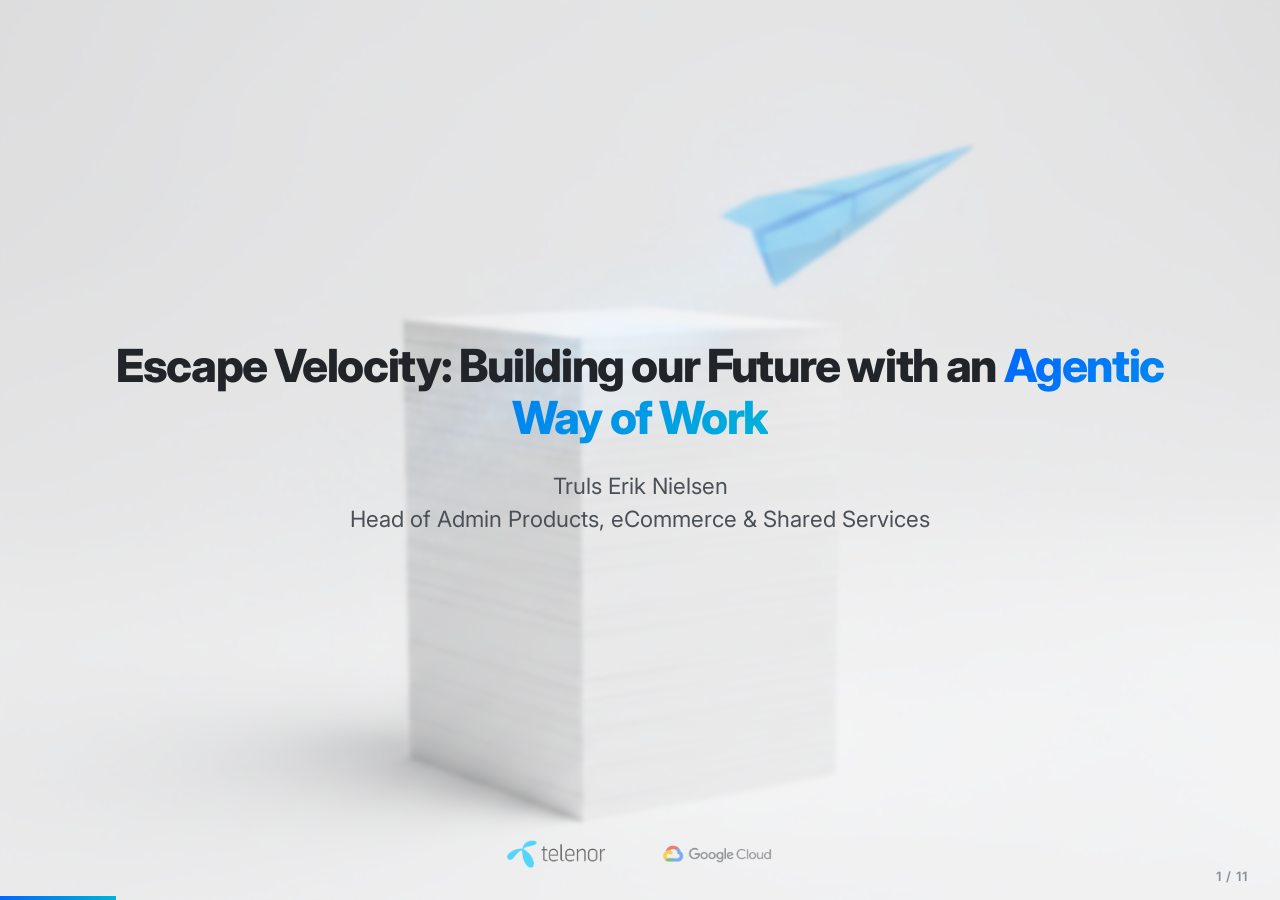
==== commit a25434eb: "Rebuild presentation to widescreen 11-slide deck with premium Nordic Light theme, custom SVG graph, " ====
--- a/index.html
+++ b/index.html
@@ -11,7 +11,7 @@
     <!-- Google Fonts — Inter -->
     <link rel="preconnect" href="https://fonts.googleapis.com">
     <link rel="preconnect" href="https://fonts.gstatic.com" crossorigin>
-    <link href="https://fonts.googleapis.com/css2?family=Inter:wght@300;400;500;600;700&display=swap" rel="stylesheet">
+    <link href="https://fonts.googleapis.com/css2?family=Inter:wght@300;400;500;600;700;800&display=swap" rel="stylesheet">
 
     <!-- Stylesheet -->
     <link rel="stylesheet" href="style.css">
@@ -35,199 +35,135 @@
             </footer>
         </section>
 
-        <!-- ===================== Slide 2 — Cold Open ===================== -->
-        <section id="slide-2" class="slide slide--image"
-            style="background-image: url(./images/bg-digital-analyst.png);">
-            <div class="overlay"></div>
-            <div class="content content--center">
-                <p class="hook-text">We recently got a new colleague. In <em>all</em> our teams... He's an agent. And he
-                    lets us chat with our data. More on him later.<span class="blinking-cursor">|</span></p>
-            </div>
-            <footer class="slide-footer">
-                <img src="./logos/telenor-logo.png" alt="Telenor Logo" class="logo">
-                <img src="./logos/gcp-logo.png" alt="Google Cloud Logo" class="logo">
-            </footer>
-        </section>
-
-        <!-- ===================== Slide 3 — Who We Are (Two-Column) ===================== -->
+        <!-- ===================== Slide 2 — The Burning Platform ===================== -->
+        <section id="slide-2" class="slide">
+            <div class="content content--center">
+                <h1>Our Existential Challenge</h1>
+                <div class="burning-container">
+                    <div class="burning-text">
+                        <p class="burning-lead">Today, we face a critical resource bottleneck: <strong>&gt;80% of our capacity</strong> is locked in running and maintaining legacy systems, leaving less than 20% for future innovation.</p>
+                        <p class="burning-sub">To escape this gravitational pull, we must radically automate the "Run" of our business to fund and fuel our "Change".</p>
+                    </div>
+                    <div class="graph-container">
+                        <div class="graph-area">
+                            <span class="graph-label graph-label--y">Effort &amp; Cost</span>
+                            <span class="graph-label graph-label--x">Time →</span>
+                            <div class="graph-svg-wrapper">
+                                <svg viewBox="0 0 800 260" preserveAspectRatio="none">
+                                    <!-- Horizontal Grid Lines -->
+                                    <line x1="0" y1="50" x2="800" y2="50" stroke="rgba(33, 37, 41, 0.08)" stroke-width="1" stroke-dasharray="4" />
+                                    <line x1="0" y1="130" x2="800" y2="130" stroke="rgba(33, 37, 41, 0.08)" stroke-width="1" stroke-dasharray="4" />
+                                    <line x1="0" y1="210" x2="800" y2="210" stroke="rgba(33, 37, 41, 0.08)" stroke-width="1" stroke-dasharray="4" />
+                                    
+                                    <!-- Cost of Legacy (Thick Red Line, starts high, remains flat/high, slightly slopes) -->
+                                    <path class="line-legacy" d="M 0,55 C 200,60 400,65 550,75" stroke="#e63946" stroke-width="4.5" fill="none" stroke-linecap="round" />
+                                    <path class="line-legacy-projected" d="M 550,75 C 650,83 730,90 800,95" stroke="#e63946" stroke-width="4.5" stroke-dasharray="6,6" fill="none" stroke-linecap="round" />
+                                    
+                                    <!-- Investment in Future (Thin Blue Line, starts low, climbs slowly, then accelerates) -->
+                                    <path class="line-future" d="M 0,225 C 200,215 400,185 550,135" stroke="#0066ff" stroke-width="2.5" fill="none" stroke-linecap="round" />
+                                    <path class="line-future-projected" d="M 550,135 C 650,95 720,55 800,20" stroke="#0066ff" stroke-width="3" stroke-dasharray="6,6" fill="none" stroke-linecap="round" />
+                                    
+                                    <!-- Crossing point glow and marker at (620, 95) -->
+                                    <circle cx="620" cy="95" r="10" class="graph-point-glow" />
+                                    <circle cx="620" cy="95" r="5.5" class="graph-point" />
+                                </svg>
+                                <!-- Interactive callout on crossover point -->
+                                <div class="graph-callout">
+                                    <div class="callout-title">Escape Velocity</div>
+                                    <div class="callout-desc">Investment in Future crosses Cost of Legacy</div>
+                                </div>
+                            </div>
+                        </div>
+                        <div class="graph-legend">
+                            <div class="legend-item">
+                                <span class="legend-line legend-line--red"></span>
+                                Cost of Legacy (Run)
+                            </div>
+                            <div class="legend-item">
+                                <span class="legend-line legend-line--blue"></span>
+                                Investment in Future (Change)
+                            </div>
+                            <div class="legend-item">
+                                <span class="legend-line legend-line--dotted"></span>
+                                Adaptive OS Projection
+                            </div>
+                        </div>
+                    </div>
+                </div>
+            </div>
+            <footer class="slide-footer">
+                <img src="./logos/telenor-logo.png" alt="Telenor Logo" class="logo">
+                <img src="./logos/gcp-logo.png" alt="Google Cloud Logo" class="logo">
+            </footer>
+        </section>
+
+        <!-- ===================== Slide 3 — Adaptive OS ===================== -->
         <section id="slide-3" class="slide slide--image"
-            style="background-image: url(./images/bg-corporate-stats.png);">
+            style="background-image: url(./images/bg-adaptive-os.png);">
             <div class="overlay"></div>
             <div class="content">
-                <h1>A Scale-Up <span class="accent">Inside a Giant</span></h1>
-                <div class="slide3-columns">
-                    <div class="stat-grid">
-                        <div class="stat-box">
-                            <div class="stat-box__label">Market Leader</div>
-                            <div class="stat-box__title">Leading B2B Telco</div>
-                            <div class="stat-box__subtitle">~60% market share in Norway</div>
-                        </div>
-                        <div class="stat-box">
-                            <div class="stat-box__label">Our Org</div>
-                            <div class="stat-box__title">225 People</div>
-                            <div class="stat-box__subtitle">Powering B2B Mobile</div>
-                        </div>
-                        <div class="stat-box">
-                            <div class="stat-box__label">Economic Scale</div>
-                            <div class="stat-box__title">Top 45 OSE Company</div>
-                            <div class="stat-box__subtitle">Our business area alone, by revenue</div>
-                        </div>
-                        <div class="stat-box">
-                            <div class="stat-box__label">Data Volume</div>
-                            <div class="stat-box__title">Massive Data Warehouse</div>
-                            <div class="stat-box__subtitle">One of Norway's largest, now on GCP</div>
-                        </div>
-                    </div>
-                    <div class="my-role-box">
-                        <h3>My Role</h3>
-                        <p>Leading 7/22 teams championing:</p>
-                        <div class="role-tags">
-                            <span class="role-tag">eCommerce</span>
-                            <span class="role-tag">Mobile Hardware</span>
-                            <span class="role-tag">Self Service</span>
-                            <span class="role-tag">Integration Products</span>
-                            <span class="role-tag">CRM</span>
-                            <span class="role-tag">Martech</span>
-                            <span class="role-tag">Data &amp; AI Foundation</span>
-                            <span class="role-tag">Analytics</span>
-                        </div>
-                    </div>
-                </div>
-            </div>
-            <footer class="slide-footer">
-                <img src="./logos/telenor-logo.png" alt="Telenor Logo" class="logo">
-                <img src="./logos/gcp-logo.png" alt="Google Cloud Logo" class="logo">
-            </footer>
-        </section>
-
-        <!-- ===================== Slide 4 — The Dilemma (Graph + Insight) ===================== -->
-        <section id="slide-4" class="slide slide--image" style="background-image: url(./images/bg-subtle-texture.png);">
-            <div class="overlay"></div>
-            <div class="content content--center">
-                <h1>Our Core Dilemma: <span class="accent">The Gravitational Pull of Legacy</span></h1>
-                <div class="graph-wrapper">
-                    <div class="graph-container">
-                        <div class="graph-area">
-                            <span class="graph-label graph-label--y">Effort &amp; Resources</span>
-                            <span class="graph-label graph-label--x">Time →</span>
-                            <div class="graph-line">
-                                <svg viewBox="0 0 800 260" preserveAspectRatio="none">
-                                    <polyline class="line-running"
-                                        points="0,40 100,38 200,42 300,36 400,40 500,35 600,38 700,36 800,40" />
-                                    <polyline class="line-building"
-                                        points="0,220 100,215 200,222 300,210 400,218 500,225 600,212 700,220 800,216" />
-                                </svg>
-                            </div>
-                        </div>
-                        <div class="graph-legend">
-                            <div class="legend-item">
-                                <span class="legend-dot legend-dot--blue"></span>
-                                Running the Business
-                            </div>
-                            <div class="legend-item">
-                                <span class="legend-dot legend-dot--red"></span>
-                                Building the Future
-                            </div>
-                        </div>
-                    </div>
-                    <div class="graph-insight">
-                        <h3>The Challenge</h3>
-                        <p>Today, <strong>&gt;80%</strong> of our resources are tied to 'Run', limiting our capacity for
-                            'Change' and 'Disrupt'.</p>
-                    </div>
-                </div>
-            </div>
-            <footer class="slide-footer">
-                <img src="./logos/telenor-logo.png" alt="Telenor Logo" class="logo">
-                <img src="./logos/gcp-logo.png" alt="Google Cloud Logo" class="logo">
-            </footer>
-        </section>
-
-        <!-- ===================== Slide 5 — The "Why" ===================== -->
-        <section id="slide-5" class="slide slide--image"
+                <h1>Our Strategic Answer: Building an <span class="accent">"Adaptive OS"</span> for the Business</h1>
+                <div class="adaptive-container">
+                    <h2>We are shifting from rigid, siloed software structures to an adaptive, self-learning operating system.</h2>
+                    <div class="adaptive-features">
+                        <div class="adaptive-card">
+                            <div class="card-num">01</div>
+                            <h3>Self-Learning Core</h3>
+                            <p>An operating system that digests our real-time business context and documents, growing smarter with every single user transaction.</p>
+                        </div>
+                        <div class="adaptive-card">
+                            <div class="card-num">02</div>
+                            <h3>Cognitive Automation</h3>
+                            <p>Shifting from automating mechanical tasks to automating deep cognitive workflows, analysis, and strategic scenarios.</p>
+                        </div>
+                        <div class="adaptive-card">
+                            <div class="card-num">03</div>
+                            <h3>Human-Agent Synergy</h3>
+                            <p>A collaborative working ecosystem where human talent delegates data parsing to agents, focusing purely on high-leverage strategy.</p>
+                        </div>
+                    </div>
+                </div>
+            </div>
+            <footer class="slide-footer">
+                <img src="./logos/telenor-logo.png" alt="Telenor Logo" class="logo">
+                <img src="./logos/gcp-logo.png" alt="Google Cloud Logo" class="logo">
+            </footer>
+        </section>
+
+        <!-- ===================== Slide 4 — Common Language ===================== -->
+        <section id="slide-4" class="slide slide--image"
             style="background-image: url(./images/bg-unstructured-data.png);">
             <div class="overlay"></div>
             <div class="content">
-                <h1>The Real Problem: <span class="accent">Our Knowledge is Trapped</span></h1>
-                <h2>To build digital colleagues, we first need to structure our vast, unreadable data from PowerPoints,
-                    emails, and conversations.</h2>
-            </div>
-            <footer class="slide-footer">
-                <img src="./logos/telenor-logo.png" alt="Telenor Logo" class="logo">
-                <img src="./logos/gcp-logo.png" alt="Google Cloud Logo" class="logo">
-            </footer>
-        </section>
-
-        <!-- ===================== Slide 6 — The "How" ===================== -->
-        <section id="slide-6" class="slide slide--image"
-            style="background-image: url(./images/bg-developer-workflow.png);">
+                <h1>The Core Principle: A <span class="accent">Common Language</span> for Humans &amp; Agents</h1>
+                <div class="common-language-container">
+                    <h2>Autonomous agents cannot execute on messy, unmapped data. They require highly structured context.</h2>
+                    <div class="language-grid">
+                        <div class="language-box language-box--problem">
+                            <div class="box-badge">The Problem</div>
+                            <h3>Trapped Knowledge</h3>
+                            <p>Vast organization intelligence is currently locked away inside static slide decks, hidden email threads, and unlogged daily discussions.</p>
+                        </div>
+                        <div class="language-box language-box--solution">
+                            <div class="box-badge">The Core Principle</div>
+                            <h3>Structured Semantic Layer</h3>
+                            <p>By defining everything as plain text code (Markdown &amp; LookML), we build a single, shared source of truth that humans and AI agents understand equally.</p>
+                        </div>
+                    </div>
+                </div>
+            </div>
+            <footer class="slide-footer">
+                <img src="./logos/telenor-logo.png" alt="Telenor Logo" class="logo">
+                <img src="./logos/gcp-logo.png" alt="Google Cloud Logo" class="logo">
+            </footer>
+        </section>
+
+        <!-- ===================== Slide 5 — The Analytics App (Architecture) ===================== -->
+        <section id="slide-5" class="slide slide--image" style="background-image: url(./images/bg-architecture-blocks.png);">
             <div class="overlay"></div>
-            <div class="content">
-                <h1>Our Method: <span class="accent">Adopt the Developer's Toolkit</span></h1>
-                <h2>We mandate that everyone works with plain text (Markdown), version control (Git), and peer review
-                    (Pull Requests). This makes our knowledge structured by default.</h2>
-            </div>
-            <footer class="slide-footer">
-                <img src="./logos/telenor-logo.png" alt="Telenor Logo" class="logo">
-                <img src="./logos/gcp-logo.png" alt="Google Cloud Logo" class="logo">
-            </footer>
-        </section>
-
-        <!-- ===================== Slide 7 — Everything as Code (Table) ===================== -->
-        <section id="slide-7" class="slide slide--image"
-            style="background-image: url(./images/bg-engine-room.png);">
-            <div class="overlay"></div>
-            <div class="content content--center">
-                <h1>The Engine Room: <span class="accent">Treating Everything as Code</span></h1>
-                <table class="comparison-table">
-                    <thead>
-                        <tr>
-                            <th>Dimension</th>
-                            <th>Old Way</th>
-                            <th>New Way</th>
-                        </tr>
-                    </thead>
-                    <tbody>
-                        <tr>
-                            <td>Documents</td>
-                            <td class="old-way">PowerPoint &amp; Word</td>
-                            <td class="new-way">Markdown in Git</td>
-                        </tr>
-                        <tr>
-                            <td>Collaboration</td>
-                            <td class="old-way">Email threads</td>
-                            <td class="new-way">Pull Requests &amp; Reviews</td>
-                        </tr>
-                        <tr>
-                            <td>Data Pipelines</td>
-                            <td class="old-way">Manual ETL scripts</td>
-                            <td class="new-way">dbt models in version control</td>
-                        </tr>
-                        <tr>
-                            <td>Dashboards</td>
-                            <td class="old-way">Static exports</td>
-                            <td class="new-way">LookML as Code</td>
-                        </tr>
-                        <tr>
-                            <td>Infrastructure</td>
-                            <td class="old-way">Manual Requests &amp; Waiting</td>
-                            <td class="new-way">Automated Self Service</td>
-                        </tr>
-                    </tbody>
-                </table>
-            </div>
-            <footer class="slide-footer">
-                <img src="./logos/telenor-logo.png" alt="Telenor Logo" class="logo">
-                <img src="./logos/gcp-logo.png" alt="Google Cloud Logo" class="logo">
-            </footer>
-        </section>
-
-        <!-- ===================== Slide 7B — Data Architecture ===================== -->
-        <section id="slide-data-architecture" class="slide slide--image" style="background-image: url(./images/bg-architecture-blocks.png);">
-            <div class="overlay"></div>
-            <div class="content content--center">
-                <h1>Looker GCP Architecture: <span class="accent">Our Semantic Engine</span></h1>
-                <h2>From source to a single version of truth and intelligent conversations with your business data.</h2>
+            <div class="content content--center">
+                <h1>Our First Proof in Production: <span class="accent">The Analytics App</span></h1>
+                <h2>Translating our technical architecture into a high-performance horizontal data pipeline.</h2>
                 
                 <div class="arch-pipeline">
                     <!-- Step 1: Sources -->
@@ -237,7 +173,7 @@
                         <ul class="arch-list">
                             <li><span>BigQuery</span></li>
                             <li><span>Salesforce</span></li>
-                            <li><span>Other Sources</span></li>
+                            <li><span>Operational Systems</span></li>
                         </ul>
                     </div>
 
@@ -245,14 +181,14 @@
                         <svg viewBox="0 0 24 24"><path d="M5 12h14M12 5l7 7-7 7" fill="none" stroke="currentColor" stroke-width="2.5" stroke-linecap="round" stroke-linejoin="round"/></svg>
                     </div>
 
-                    <!-- Step 2: Medallion Warehouse -->
+                    <!-- Step 2: Storage (dbt) -->
                     <div class="arch-card arch-card--medallion">
                         <div class="arch-card__badge">Step 2</div>
                         <h4>Storage (dbt)</h4>
                         <div class="medallion-stack">
                             <div class="medallion-layer gold" title="Structured data products prepared for Looker">Gold: Data Products</div>
-                            <div class="medallion-layer silver" title="Cleaned and harmonized intermediate layer">Silver: Intermediate Layer</div>
-                            <div class="medallion-layer bronze" title="Raw data directly from source systems">Bronze: Raw Data</div>
+                            <div class="medallion-layer silver" title="Cleaned and harmonized intermediate layer">Silver: Cleaned Data</div>
+                            <div class="medallion-layer bronze" title="Raw data directly from source systems">Bronze: Raw Ingestion</div>
                         </div>
                     </div>
 
@@ -300,71 +236,122 @@
             </footer>
         </section>
 
-        <!-- ===================== Slide 8 — AI Analyst Architecture ===================== -->
-        <section id="slide-8" class="slide slide--image"
-            style="background-image: url(./images/new-06-architecture.png);">
-            <div class="overlay"></div>
-            <div class="content content--center">
-                <h1>Meet the <span class="accent">"AI Analyst"</span>: Our First Digital Colleague</h1>
-            </div>
-            <footer class="slide-footer">
-                <img src="./logos/telenor-logo.png" alt="Telenor Logo" class="logo">
-                <img src="./logos/gcp-logo.png" alt="Google Cloud Logo" class="logo">
-            </footer>
-        </section>
-
-        <!-- ===================== Slide 9 — Demo ===================== -->
-        <section id="slide-9" class="slide">
-            <div class="content content--center">
-                <h1>This is not a dashboard. <span class="accent">This is a conversation.</span></h1>
-                <div class="demo-placeholder">
-                    <p>Live Demo / Video</p>
-                </div>
-            </div>
-            <footer class="slide-footer">
-                <img src="./logos/telenor-logo.png" alt="Telenor Logo" class="logo">
-                <img src="./logos/gcp-logo.png" alt="Google Cloud Logo" class="logo">
-            </footer>
-        </section>
-
-        <!-- ===================== Slide 10 — Culture / Aha Moment (Image) ===================== -->
-        <section id="slide-10" class="slide slide--image" style="background-image: url(./images/bg-new-culture.png);">
+        <!-- ===================== Slide 6 — AI Analyst (Video) ===================== -->
+        <section id="slide-6" class="slide">
+            <div class="content content--center">
+                <h1>The Result: <span class="accent">The "AI Analyst"</span> in Action</h1>
+                <div class="demo-video-wrapper" id="demoVideoWrapper">
+                    <video class="demo-video" id="demoVideo" autoplay muted playsinline src="./media/looker-agent-cropped.mp4"></video>
+                </div>
+            </div>
+            <footer class="slide-footer">
+                <img src="./logos/telenor-logo.png" alt="Telenor Logo" class="logo">
+                <img src="./logos/gcp-logo.png" alt="Google Cloud Logo" class="logo">
+            </footer>
+        </section>
+
+        <!-- ===================== Slide 7 — Unexpected Discovery ===================== -->
+        <section id="slide-7" class="slide slide--image" style="background-image: url(./images/bg-domino-effect.png);">
             <div class="overlay"></div>
             <div class="content">
-                <h1>The Digital Analyst <span class="accent">Created an Appetite for More</span></h1>
-                <h2>The result? A cultural shift. The 'AI Analyst' proved the value of this new way of work, replacing
-                    skepticism with genuine excitement for 'what's next'.</h2>
-            </div>
-            <footer class="slide-footer">
-                <img src="./logos/telenor-logo.png" alt="Telenor Logo" class="logo">
-                <img src="./logos/gcp-logo.png" alt="Google Cloud Logo" class="logo">
-            </footer>
-        </section>
-
-        <!-- ===================== Slide 11 — Roadmap ===================== -->
-        <section id="slide-11" class="slide">
-            <div class="content content--center">
-                <h1>This is <span class="accent">Just the Beginning</span></h1>
+                <h1>The Unexpected Discovery: <span class="accent">Creating Demand for Change</span></h1>
+                <div class="discovery-container">
+                    <h2>We realized that change management doesn't have to be forced from the top down.</h2>
+                    <div class="discovery-box">
+                        <div class="discovery-badge">The Pull Effect 🐭</div>
+                        <p class="discovery-lead">By deploying a single, highly effective digital colleague, we bypassed standard organizational friction. Instead of pushing change, we triggered a <strong>powerful domino pull-effect</strong>: seeing actual value created in seconds made teams instantly demand agentic support for themselves.</p>
+                    </div>
+                </div>
+            </div>
+            <footer class="slide-footer">
+                <img src="./logos/telenor-logo.png" alt="Telenor Logo" class="logo">
+                <img src="./logos/gcp-logo.png" alt="Google Cloud Logo" class="logo">
+            </footer>
+        </section>
+
+        <!-- ===================== Slide 8 — The True Potential (Scenario Intro) ===================== -->
+        <section id="slide-8" class="slide">
+            <div class="content content--center">
+                <h1>The True Potential: <span class="accent">From Faster Answers to Impossible Insights</span></h1>
+                <div class="potential-container">
+                    <p class="potential-lead">The real power of an Adaptive OS is not just querying data 10 times faster.</p>
+                    <p class="potential-sub">It is the shift from retrospective static analysis ("What happened last month?") to solving highly complex, multi-variable business scenarios that previously took weeks of human orchestration.</p>
+                    <div class="potential-quote">
+                        "What if our leadership could instantly cross-reference technical constraints, commercial capacity, and public policy variables to answer critical, time-sensitive questions?"
+                    </div>
+                </div>
+            </div>
+            <footer class="slide-footer">
+                <img src="./logos/telenor-logo.png" alt="Telenor Logo" class="logo">
+                <img src="./logos/gcp-logo.png" alt="Google Cloud Logo" class="logo">
+            </footer>
+        </section>
+
+        <!-- ===================== Slide 9 — Strategic Co-pilot Scenario ===================== -->
+        <section id="slide-9" class="slide">
+            <div class="content content--center">
+                <h2>"Bør vi bygge ut 5G-dekning på Svalbard nå, eller bør vi prioritere fiber-backhaul på fastlandet?"</h2>
+                <div class="scenario-container">
+                    <div class="agent-card">
+                        <div class="agent-card__header">
+                            <span class="pulse-dot"></span>
+                            <span class="agent-card__avatar">🤖</span>
+                            <div class="agent-card__title">
+                                <h3>Strategic Co-pilot</h3>
+                                <span class="agent-card__subtitle">Adaptive OS Agent Node</span>
+                            </div>
+                        </div>
+                        <blockquote class="agent-quote">
+                            <p class="agent-quote__summary"><strong>Recommendation: Prioritize mainland fiber backhaul (allocate 70% budget), while addressing Svalbard 5G through a public-private partnership structure.</strong></p>
+                            
+                            <div class="agent-details">
+                                <div class="agent-detail-item">
+                                    <div class="item-num">1</div>
+                                    <div class="item-content">
+                                        <h4>Mainland Fiber Backhaul (Commercial ROI: 14.2%)</h4>
+                                        <p>Mainland capacity upgrades relieve active B2B cellular congestion across 4 major transport nodes, unlocking immediate enterprise data monetization.</p>
+                                    </div>
+                                </div>
+                                <div class="agent-detail-item">
+                                    <div class="item-num">2</div>
+                                    <div class="item-content">
+                                        <h4>Svalbard 5G Expansion (Strategic &amp; Sovereignty)</h4>
+                                        <p>Standalone commercial return is negative due to low population density. However, geopolitical presence, research telemetry, and emergency service requirements justify co-funding from state development resources.</p>
+                                    </div>
+                                </div>
+                            </div>
+                        </blockquote>
+                    </div>
+                </div>
+            </div>
+            <footer class="slide-footer">
+                <img src="./logos/telenor-logo.png" alt="Telenor Logo" class="logo">
+                <img src="./logos/gcp-logo.png" alt="Google Cloud Logo" class="logo">
+            </footer>
+        </section>
+
+        <!-- ===================== Slide 10 — Roadmap ===================== -->
+        <section id="slide-10" class="slide">
+            <div class="content content--center">
+                <h1>Scaling the OS: <span class="accent">The Roadmap</span></h1>
                 <h2 class="tagline">"It doesn't help to be twice as good in a world that becomes 10x faster."</h2>
                 <div class="roadmap">
                     <div class="roadmap-phase roadmap-phase--active">
                         <span class="phase-badge">Phase 1</span>
                         <div class="phase-title">AI Analyst</div>
-                        <div class="phase-desc">Conversational analytics across our full data warehouse. Ask questions,
-                            get answers.</div>
-                        <div class="phase-status phase-status--live">&#9679; Live</div>
+                        <div class="phase-desc">Conversational analytics across our full data warehouse. Ask questions, get structured insights in seconds.</div>
+                        <div class="phase-status phase-status--live">&#9679; Live in Production</div>
                     </div>
                     <div class="roadmap-phase">
                         <span class="phase-badge">Phase 2</span>
                         <div class="phase-title">Sales Ops Assistant</div>
-                        <div class="phase-desc">Proactive insights and deal recommendations delivered directly to sales
-                            teams.</div>
-                        <div class="phase-status phase-status--next">&#9675; Next</div>
+                        <div class="phase-desc">Proactive deal matching, anomaly detection, and automated pricing contract recommendations directly in CRM.</div>
+                        <div class="phase-status phase-status--next">&#9675; In Development</div>
                     </div>
                     <div class="roadmap-phase">
                         <span class="phase-badge">Phase 3</span>
-                        <h3 class="phase-title">The Agentic Operating Model</h3>
-                        <p class="phase-desc">A future where hybrid teams of humans &amp; AI agents are the new standard, freeing our talent to focus on strategy and creativity.</p>
+                        <div class="phase-title">Agentic Operating Model</div>
+                        <div class="phase-desc">A fully optimized, hybrid working ecosystem of humans and autonomous agents working seamlessly in parallel.</div>
                         <div class="phase-status phase-status--future"><span class="status">Our North Star ⭐</span></div>
                     </div>
                 </div>
@@ -375,13 +362,17 @@
             </footer>
         </section>
 
-        <!-- ===================== Slide 12 — Thank You ===================== -->
-        <section id="slide-12" class="slide">
+        <!-- ===================== Slide 11 — Thank You ===================== -->
+        <section id="slide-11" class="slide">
             <div class="content content--center">
                 <h1>Thank You</h1>
+                <div class="thank-you-box">
+                    <h2>We now have a proven, adaptive operating system for the future.</h2>
+                    <h1 class="accent callout-speed">Now, it's all about speed.</h1>
+                </div>
                 <div class="contact-info">
-                    <p>Truls Erik Nielsen</p>
-                    <p>Head of Admin Products, eCommerce &amp; Shared Services</p>
+                    <p class="contact-name">Truls Erik Nielsen</p>
+                    <p class="contact-title">Head of Admin Products, eCommerce &amp; Shared Services</p>
                 </div>
             </div>
             <footer class="slide-footer">
@@ -415,9 +406,67 @@
 
             function showSlide(index) {
                 slides.forEach((slide, i) => {
-                    slide.classList.toggle('active', i === index);
+                    const isActive = i === index;
+                    slide.classList.toggle('active', isActive);
+                    
+                    const video = slide.querySelector('video');
+                    if (video) {
+                        if (isActive) {
+                            video.currentTime = 0;
+                            video.controls = false; // Hide player controls initially
+                            const wrapper = slide.querySelector('.demo-video-wrapper');
+                            if (wrapper) wrapper.classList.remove('video-active');
+                            
+                            video.play().catch(err => console.log('Autoplay play error:', err));
+                        } else {
+                            video.pause();
+                            video.controls = false; // Hide player controls when inactive
+                            const wrapper = slide.querySelector('.demo-video-wrapper');
+                            if (wrapper) wrapper.classList.remove('video-active');
+                        }
+                    }
                 });
                 updateUI();
+            }
+
+            // Setup state-based player controls and wrapper visibility transitions
+            const demoVideo = document.getElementById('demoVideo');
+            const demoVideoWrapper = document.getElementById('demoVideoWrapper');
+            if (demoVideo && demoVideoWrapper) {
+                // When video starts playing, fade in the wrapper (keep controls hidden!)
+                demoVideo.addEventListener('playing', () => {
+                    demoVideoWrapper.classList.add('video-active');
+                });
+
+                // When video ends, hide controls and fade out the wrapper
+                demoVideo.addEventListener('ended', () => {
+                    demoVideo.controls = false;
+                    demoVideoWrapper.classList.remove('video-active');
+                });
+
+                // Prevent clicking on the video wrapper from jumping to the next slide
+                demoVideoWrapper.addEventListener('click', (e) => {
+                    e.stopPropagation();
+                });
+
+                // Hover controls: Show browser player controls only when hovering over the active video
+                demoVideoWrapper.addEventListener('mouseenter', () => {
+                    if (demoVideoWrapper.classList.contains('video-active') && !demoVideo.ended) {
+                        demoVideo.controls = true;
+                    }
+                });
+
+                demoVideoWrapper.addEventListener('mouseleave', () => {
+                    demoVideo.controls = false;
+                });
+
+                // Mobile compatibility: Toggle controls on click/tap, while still blocking slide navigation
+                demoVideo.addEventListener('click', (e) => {
+                    e.stopPropagation();
+                    if (demoVideoWrapper.classList.contains('video-active') && !demoVideo.ended) {
+                        demoVideo.controls = !demoVideo.controls;
+                    }
+                });
             }
 
             document.addEventListener('keydown', (e) => {
--- a/style.css
+++ b/style.css
@@ -1,6 +1,6 @@
 /* ============================================================
-   style.css — Nordic Light Theme
-   Telenor × Google Cloud Presentation
+   style.css — Nordic Light Theme (Widescreen Presentation)
+   Telenor × Google Cloud — Final Polished Build
    ============================================================ */
 
 /* ---------- Design Tokens ---------- */
@@ -16,12 +16,12 @@
   --accent-gradient: linear-gradient(135deg, #0066ff 0%, #00b4d8 100%);
   --border-color: #dee2e6;
   --border-light: #e9ecef;
-  --shadow-sm: 0 1px 3px rgba(0, 0, 0, 0.06);
-  --shadow-md: 0 4px 16px rgba(0, 0, 0, 0.08);
-  --shadow-lg: 0 8px 32px rgba(0, 0, 0, 0.1);
+  --shadow-sm: 0 2px 8px rgba(0, 0, 0, 0.04);
+  --shadow-md: 0 8px 24px rgba(0, 0, 0, 0.06);
+  --shadow-lg: 0 16px 48px rgba(0, 0, 0, 0.08);
   --radius-sm: 8px;
-  --radius-md: 12px;
-  --radius-lg: 20px;
+  --radius-md: 14px;
+  --radius-lg: 24px;
 }
 
 /* ---------- Reset & Global ---------- */
@@ -65,13 +65,13 @@
   display: flex;
 }
 
-/* ---------- Slide Variants ---------- */
-
-/* Image slide with light overlay */
+/* ---------- Image overlay ---------- */
 .slide--image .overlay {
   position: absolute;
   inset: 0;
-  background: rgba(248, 249, 250, 0.3);
+  background: rgba(248, 249, 250, 0.45);
+  backdrop-filter: blur(2px);
+  -webkit-backdrop-filter: blur(2px);
   z-index: 1;
 }
 
@@ -80,7 +80,7 @@
   position: relative;
   z-index: 2;
   width: 100%;
-  max-width: 1100px;
+  max-width: 1200px;
   margin: 0 auto;
   padding: 4rem 3rem;
   display: flex;
@@ -97,71 +97,46 @@
 
 /* ---------- Typography ---------- */
 h1 {
-  font-size: 3rem;
-  font-weight: 700;
+  font-size: 2.85rem;
+  font-weight: 800;
   line-height: 1.15;
-  letter-spacing: -0.025em;
-  color: var(--text-primary);
-  margin-bottom: 1.25rem;
+  letter-spacing: -0.03em;
+  color: var(--text-primary);
+  margin-bottom: 1.5rem;
 }
 
 h1 .accent {
   color: var(--telenor-blue);
+  background: var(--accent-gradient);
+  -webkit-background-clip: text;
+  -webkit-text-fill-color: transparent;
 }
 
 h2 {
-  font-size: 1.5rem;
+  font-size: 1.4rem;
   font-weight: 400;
   line-height: 1.5;
   color: var(--text-secondary);
-  max-width: 780px;
-}
-
-/* ---------- Hook Text (Slide 2 — Cold Open) ---------- */
-.hook-text {
-  font-size: 2rem;
-  font-weight: 400;
-  line-height: 1.6;
-  color: var(--text-primary);
-  max-width: 800px;
-  text-align: center;
-}
-
-.hook-text em {
-  font-style: italic;
+  max-width: 850px;
+  margin-bottom: 1.5rem;
+}
+
+h2 .accent {
   color: var(--telenor-blue);
-  font-weight: 500;
-}
-
-/* ---------- Blinking Cursor ---------- */
-.blinking-cursor {
-  font-weight: 300;
-  color: var(--telenor-blue);
-  animation: blink 1s step-end infinite;
-  margin-left: 2px;
-}
-
-@keyframes blink {
-  0%, 100% { opacity: 1; }
-  50% { opacity: 0; }
-}
-
-/* ---------- Slide 2 — Cold Open Overlay Override ---------- */
-#slide-2 .overlay {
-  background: rgba(248, 249, 250, 0.85);
-}
-
-/* ---------- Footer (Logos) — Global ---------- */
+  font-weight: 600;
+}
+
+/* ---------- Slide Footer (Logos) ---------- */
 .slide-footer {
   position: absolute;
-  bottom: 1.5rem;
+  bottom: 2rem;
   left: 0;
   right: 0;
-  z-index: 2;
+  z-index: 10;
   display: flex;
   justify-content: center;
   align-items: center;
-  gap: 2.5rem;
+  gap: 3.5rem;
 }
 
 .slide-footer .logo {
@@ -169,177 +144,56 @@
   width: auto !important;
   vertical-align: middle;
   object-fit: contain;
-  opacity: 0.75;
-  transition: opacity 0.3s ease;
+  opacity: 0.65;
+  transition: opacity 0.3s ease, transform 0.3s ease;
 }
 
 .slide-footer .logo:hover {
   opacity: 1.0;
+  transform: scale(1.03);
 }
 
 /* ============================================================
-   Coded Visualizations
+   Slide 2: The Burning Platform Graph & Styles
    ============================================================ */
-
-/* ---------- Stat Grid (Slide 3) ---------- */
-.stat-grid {
-  display: grid;
-  grid-template-columns: repeat(2, 1fr);
-  gap: 1.5rem;
+.burning-container {
+  display: flex;
+  align-items: center;
+  gap: 3.5rem;
   width: 100%;
   margin-top: 2rem;
 }
 
-.stat-box {
+.burning-text {
+  flex: 0 0 380px;
+  text-align: left;
+}
+
+.burning-lead {
+  font-size: 1.2rem;
+  line-height: 1.6;
+  color: var(--text-primary);
+  margin-bottom: 1.25rem;
+}
+
+.burning-lead strong {
+  color: #e63946;
+  font-weight: 700;
+}
+
+.burning-sub {
+  font-size: 0.95rem;
+  line-height: 1.6;
+  color: var(--text-secondary);
+}
+
+.graph-container {
+  flex: 1;
   background: var(--bg-white);
   border: 1px solid var(--border-light);
   border-radius: var(--radius-md);
-  padding: 2rem 1.75rem;
+  padding: 2.25rem 2.25rem 1.5rem;
   box-shadow: var(--shadow-sm);
-  transition: box-shadow 0.3s ease, transform 0.3s ease;
-}
-
-.stat-box:hover {
-  box-shadow: var(--shadow-md);
-  transform: translateY(-2px);
-}
-
-.stat-box__label {
-  font-size: 0.75rem;
-  font-weight: 600;
-  text-transform: uppercase;
-  letter-spacing: 0.08em;
-  color: var(--telenor-blue);
-  margin-bottom: 0.5rem;
-}
-
-.stat-box__title {
-  font-size: 1.5rem;
-  font-weight: 700;
-  color: var(--text-primary);
-  margin-bottom: 0.35rem;
-  line-height: 1.2;
-}
-
-.stat-box__subtitle {
-  font-size: 0.95rem;
-  font-weight: 400;
-  color: var(--text-muted);
-  line-height: 1.4;
-}
-
-/* ---------- Two-Column Layout (Slide 3) ---------- */
-.slide3-columns {
-  display: flex;
-  gap: 2rem;
-  width: 100%;
-  margin-top: 2rem;
-  align-items: stretch;
-}
-
-.slide3-columns .stat-grid {
-  flex: 1;
-  margin-top: 0;
-}
-
-/* ---------- My Role Box (Slide 3 — right column) ---------- */
-.my-role-box {
-  flex: 0 0 320px;
-  background: var(--telenor-blue-light);
-  border: 2px solid var(--telenor-blue);
-  border-radius: var(--radius-md);
-  padding: 2rem 1.5rem;
-  box-shadow: var(--shadow-md);
-  display: flex;
-  flex-direction: column;
-  justify-content: center;
-}
-
-.my-role-box h3 {
-  font-size: 0.75rem;
-  font-weight: 700;
-  text-transform: uppercase;
-  letter-spacing: 0.08em;
-  color: var(--telenor-blue);
-  margin-bottom: 0.75rem;
-}
-
-.my-role-box p {
-  font-size: 1.05rem;
-  font-weight: 500;
-  color: var(--text-primary);
-  line-height: 1.5;
-}
-
-.role-tags {
-  display: flex;
-  flex-wrap: wrap;
-  gap: 0.5rem;
-  margin-top: 1.25rem;
-}
-
-.role-tag {
-  background: var(--bg-white);
-  border: 1.5px solid var(--telenor-blue);
-  color: var(--telenor-blue-dark);
-  padding: 0.4rem 0.8rem;
-  border-radius: var(--radius-sm);
-  font-size: 0.85rem;
-  font-weight: 600;
-  box-shadow: var(--shadow-sm);
-  transition: all 0.2s cubic-bezier(0.4, 0, 0.2, 1);
-  display: inline-block;
-  cursor: default;
-}
-
-.role-tag:hover {
-  transform: translateY(-2px) scale(1.02);
-  background: var(--telenor-blue);
-  color: var(--bg-white);
-  box-shadow: var(--shadow-md);
-  border-color: var(--telenor-blue);
-}
-
-/* ---------- Dilemma Slide Overlay Override (Slide 4) ---------- */
-#slide-4 .overlay {
-  background: rgba(248, 249, 250, 0.85);
-  backdrop-filter: blur(5px);
-  -webkit-backdrop-filter: blur(5px);
-}
-
-/* ---------- Engine Room Slide Overlay Override (Slide 7) ---------- */
-#slide-7 .overlay {
-  background: rgba(248, 249, 250, 0.7);
-  backdrop-filter: blur(2px);
-  -webkit-backdrop-filter: blur(2px);
-}
-
-/* ---------- Culture / Aha Moment Slide Overlay Override (Slide 10) ---------- */
-#slide-10 .overlay {
-  background: rgba(248, 249, 250, 0.75);
-  backdrop-filter: blur(3px);
-  -webkit-backdrop-filter: blur(3px);
-}
-
-/* ---------- Line Graph + Insight (Slide 4) ---------- */
-.graph-wrapper {
-  display: flex;
-  align-items: flex-start;
-  gap: 2rem;
-  width: 100%;
-  margin-top: 2rem;
-}
-
-.graph-wrapper .graph-container {
-  flex: 1;
-  margin-top: 0;
-}
-
-.graph-container {
-  width: 100%;
-  max-width: 900px;
-  margin: 2rem auto 0;
-  position: relative;
 }
 
 .graph-area {
@@ -350,73 +204,167 @@
   border-bottom: 2px solid var(--border-color);
 }
 
-.graph-line {
+.graph-svg-wrapper {
   position: absolute;
-  bottom: 0;
-  left: 0;
-  width: 100%;
-  height: 100%;
-}
-
-.graph-line svg {
+  inset: 0;
+  overflow: visible;
+}
+
+.graph-svg-wrapper svg {
   width: 100%;
   height: 100%;
   overflow: visible;
 }
 
-.graph-line svg polyline {
-  fill: none;
-  stroke-width: 3;
-  stroke-linecap: round;
-  stroke-linejoin: round;
-  stroke-dasharray: 1200;
-  stroke-dashoffset: 1200;
-}
-
-.slide.active .line-running {
-  animation: drawLine 1.8s cubic-bezier(0.22, 1, 0.36, 1) 0.4s forwards;
-}
-
-.slide.active .line-building {
-  animation: drawLine 1.8s cubic-bezier(0.22, 1, 0.36, 1) 0.7s forwards;
-}
-
-@keyframes drawLine {
+/* Graph paths setup */
+.line-legacy, .line-legacy-projected, .line-future, .line-future-projected {
+  stroke-dasharray: 1000;
+  stroke-dashoffset: 1000;
+}
+
+/* Drawing animations on slide active */
+@keyframes drawPath {
   to { stroke-dashoffset: 0; }
 }
 
-.line-running { stroke: var(--telenor-blue); }
-.line-building { stroke: #e63946; }
-
+.slide.active .line-legacy {
+  animation: drawPath 1.6s cubic-bezier(0.22, 1, 0.36, 1) 0.3s forwards;
+}
+
+.slide.active .line-legacy-projected {
+  animation: drawPath 1.4s cubic-bezier(0.22, 1, 0.36, 1) 1.2s forwards;
+}
+
+.slide.active .line-future {
+  animation: drawPath 1.8s cubic-bezier(0.22, 1, 0.36, 1) 0.6s forwards;
+}
+
+.slide.active .line-future-projected {
+  animation: drawPath 1.4s cubic-bezier(0.22, 1, 0.36, 1) 1.5s forwards;
+}
+
+/* Point glow effect */
+.graph-point-glow {
+  fill: #ffaa00;
+  opacity: 0;
+  transform-origin: center;
+  transition: opacity 0.5s ease;
+}
+
+@keyframes pulseGlow {
+  0% { r: 6; opacity: 0.6; }
+  100% { r: 16; opacity: 0; }
+}
+
+.slide.active .graph-point-glow {
+  opacity: 0.4;
+  animation: pulseGlow 2s infinite ease-out 2s;
+}
+
+.graph-point {
+  fill: #ffaa00;
+  stroke: #ffffff;
+  stroke-width: 2;
+  opacity: 0;
+  transform: scale(0);
+  transform-origin: center;
+  transition: opacity 0.4s ease 2s, transform 0.4s cubic-bezier(0.34, 1.56, 0.64, 1) 2s;
+}
+
+.slide.active .graph-point {
+  opacity: 1;
+  transform: scale(1);
+}
+
+/* Floating callout */
+.graph-callout {
+  position: absolute;
+  left: 77.5%;
+  top: 36.5%;
+  transform: translate(-50%, -100%);
+  background: var(--text-primary);
+  color: #ffffff;
+  padding: 0.65rem 1rem;
+  border-radius: var(--radius-sm);
+  box-shadow: var(--shadow-md);
+  opacity: 0;
+  pointer-events: none;
+  z-index: 5;
+  text-align: left;
+}
+
+.graph-callout::after {
+  content: '';
+  position: absolute;
+  bottom: -6px;
+  left: 50%;
+  transform: translateX(-50%);
+  border-width: 6px 6px 0;
+  border-style: solid;
+  border-color: var(--text-primary) transparent;
+}
+
+.callout-title {
+  font-size: 0.8rem;
+  font-weight: 700;
+  color: #ffaa00;
+  text-transform: uppercase;
+  letter-spacing: 0.05em;
+  margin-bottom: 0.15rem;
+}
+
+.callout-desc {
+  font-size: 0.75rem;
+  font-weight: 500;
+  white-space: nowrap;
+  opacity: 0.9;
+}
+
+@keyframes fadeInScaleUp {
+  from { opacity: 0; transform: translate(-50%, -90%) scale(0.95); }
+  to { opacity: 1; transform: translate(-50%, -100%) scale(1); }
+}
+
+.slide.active .graph-callout {
+  animation: fadeInScaleUp 0.6s cubic-bezier(0.16, 1, 0.3, 1) 2.2s forwards;
+}
+
+/* Legend */
 .graph-legend {
   display: flex;
   justify-content: center;
-  gap: 2.5rem;
-  margin-top: 1.25rem;
+  gap: 2rem;
+  margin-top: 1.5rem;
+  padding-top: 1rem;
+  border-top: 1px solid var(--border-light);
 }
 
 .legend-item {
   display: flex;
   align-items: center;
-  gap: 0.5rem;
-  font-size: 0.9rem;
-  font-weight: 500;
+  gap: 0.6rem;
+  font-size: 0.85rem;
+  font-weight: 600;
   color: var(--text-secondary);
 }
 
-.legend-dot {
-  width: 12px;
-  height: 12px;
-  border-radius: 50%;
-}
-
-.legend-dot--blue { background: var(--telenor-blue); }
-.legend-dot--red { background: #e63946; }
+.legend-line {
+  width: 24px;
+  height: 4px;
+  border-radius: 10px;
+}
+
+.legend-line--red { background: #e63946; }
+.legend-line--blue { background: #0066ff; }
+.legend-line--dotted {
+  border-bottom: 3.5px dotted #0066ff;
+  height: 0;
+}
 
 .graph-label {
   position: absolute;
-  font-size: 0.75rem;
-  font-weight: 500;
+  font-size: 0.7rem;
+  font-weight: 700;
   color: var(--text-muted);
   text-transform: uppercase;
   letter-spacing: 0.06em;
@@ -434,174 +382,166 @@
   right: 0;
 }
 
-/* -- Graph Insight Box -- */
-.graph-insight {
-  flex: 0 0 260px;
-  background: var(--bg-white);
+/* ============================================================
+   Slide 3: Our Strategic Answer — Adaptive OS
+   ============================================================ */
+.adaptive-container {
+  width: 100%;
+  margin-top: 1rem;
+}
+
+.adaptive-container h2 {
+  font-size: 1.5rem;
+  font-weight: 400;
+  color: var(--text-primary);
+  margin-bottom: 2.5rem;
+  line-shadow: 0 0 10px #fff;
+  text-shadow: 0 0 12px rgba(248, 249, 250, 1), 0 0 24px rgba(248, 249, 250, 0.9);
+}
+
+.adaptive-features {
+  display: grid;
+  grid-template-columns: repeat(3, 1fr);
+  gap: 2rem;
+  width: 100%;
+}
+
+.adaptive-card {
+  background: rgba(255, 255, 255, 0.88);
   border: 1px solid var(--border-light);
   border-radius: var(--radius-md);
-  padding: 1.75rem 1.5rem;
+  padding: 2.5rem 2rem;
+  box-shadow: var(--shadow-sm);
+  transition: transform 0.3s cubic-bezier(0.2, 1, 0.2, 1), box-shadow 0.3s ease;
+  text-align: left;
+  backdrop-filter: blur(8px);
+  -webkit-backdrop-filter: blur(8px);
+}
+
+.adaptive-card:hover {
+  transform: translateY(-4px);
+  box-shadow: var(--shadow-md);
+  border-color: var(--telenor-blue);
+}
+
+.card-num {
+  font-size: 1rem;
+  font-weight: 800;
+  color: var(--telenor-blue);
+  letter-spacing: 0.05em;
+  margin-bottom: 1.25rem;
+  position: relative;
+  display: inline-block;
+}
+
+.card-num::after {
+  content: '';
+  position: absolute;
+  bottom: -4px;
+  left: 0;
+  width: 16px;
+  height: 2px;
+  background: var(--telenor-blue);
+}
+
+.adaptive-card h3 {
+  font-size: 1.3rem;
+  font-weight: 700;
+  margin-bottom: 0.75rem;
+  color: var(--text-primary);
+}
+
+.adaptive-card p {
+  font-size: 0.95rem;
+  line-height: 1.55;
+  color: var(--text-secondary);
+}
+
+/* ============================================================
+   Slide 4: Common Language Elements
+   ============================================================ */
+.common-language-container {
+  width: 100%;
+  margin-top: 1rem;
+}
+
+.common-language-container h2 {
+  font-size: 1.5rem;
+  font-weight: 400;
+  color: var(--text-primary);
+  margin-bottom: 2.5rem;
+  text-shadow: 0 0 12px rgba(248, 249, 250, 1), 0 0 24px rgba(248, 249, 250, 0.9);
+}
+
+.language-grid {
+  display: grid;
+  grid-template-columns: repeat(2, 1fr);
+  gap: 2.5rem;
+  width: 100%;
+}
+
+.language-box {
+  background: rgba(255, 255, 255, 0.88);
+  border-radius: var(--radius-md);
+  padding: 3rem 2.5rem;
   box-shadow: var(--shadow-sm);
   text-align: left;
-}
-
-.graph-insight h3 {
+  border-top: 4px solid var(--border-color);
+  backdrop-filter: blur(8px);
+  -webkit-backdrop-filter: blur(8px);
+}
+
+.language-box--problem {
+  border-top-color: #e63946;
+}
+
+.language-box--solution {
+  border-top-color: var(--telenor-blue);
+}
+
+.box-badge {
+  display: inline-block;
   font-size: 0.75rem;
-  font-weight: 600;
+  font-weight: 700;
   text-transform: uppercase;
   letter-spacing: 0.08em;
-  color: var(--telenor-blue);
-  margin-bottom: 0.75rem;
-}
-
-.graph-insight p {
-  font-size: 0.95rem;
+  padding: 0.35rem 0.8rem;
+  border-radius: 100px;
+  margin-bottom: 1.5rem;
+}
+
+.language-box--problem .box-badge {
+  background: #ffebe8;
+  color: #d9383a;
+}
+
+.language-box--solution .box-badge {
+  background: var(--telenor-blue-light);
+  color: var(--telenor-blue-dark);
+}
+
+.language-box h3 {
+  font-size: 1.45rem;
+  font-weight: 700;
+  margin-bottom: 1rem;
+  color: var(--text-primary);
+}
+
+.language-box p {
+  font-size: 1rem;
+  line-height: 1.6;
   color: var(--text-secondary);
-  line-height: 1.5;
-}
-
-.graph-insight strong {
-  font-size: 1.6rem;
-  font-weight: 800;
-  color: #e63946;
-  letter-spacing: -0.02em;
-}
-
-/* ---------- Slide 5 — Text readability halo ---------- */
-#slide-5 h1,
-#slide-5 h2 {
-  text-shadow: 0 0 15px rgba(248, 249, 250, 1), 0 0 30px rgba(248, 249, 250, 0.95), 0 0 60px rgba(248, 249, 250, 0.7);
-}
-
-/* ---------- Slide 6 — Text card over full-visibility photo ---------- */
-#slide-6 .overlay {
-  background: none;
-  backdrop-filter: blur(2px);
-  -webkit-backdrop-filter: blur(2px);
-}
-
-#slide-6 .content {
-  flex: none;
-  margin: auto;
-  background: rgba(248, 249, 250, 0.82);
-  backdrop-filter: blur(8px);
-  -webkit-backdrop-filter: blur(8px);
-  border-radius: var(--radius-lg);
-  padding: 2.5rem 3rem;
-  max-width: 720px;
-  box-shadow: 0 4px 30px rgba(0, 0, 0, 0.08);
-}
-
-/* ---------- Vision List (Slides 5 & 6) ---------- */
-.vision-list {
-  list-style: none;
-  padding: 0;
-  margin-top: 1.5rem;
-}
-
-.vision-list li {
-  position: relative;
-  padding-left: 1.5rem;
-  margin-bottom: 0.75rem;
-  font-size: 1.25rem;
-  font-weight: 400;
-  color: var(--text-secondary);
-  line-height: 1.5;
-}
-
-.vision-list li::before {
-  content: '';
-  position: absolute;
-  left: 0;
-  top: 0.55em;
-  width: 8px;
-  height: 8px;
-  border-radius: 50%;
-  background: var(--telenor-blue);
-}
-
-/* ---------- Comparison Table (Slide 7) ---------- */
-.comparison-table {
-  width: 100%;
-  max-width: 900px;
-  margin: 2rem auto 0;
-  border-collapse: separate;
-  border-spacing: 0;
-  border-radius: var(--radius-md);
-  overflow: hidden;
-  box-shadow: var(--shadow-md);
-}
-
-.comparison-table thead th {
-  background: var(--telenor-blue);
-  color: #fff;
-  font-size: 0.85rem;
-  font-weight: 600;
-  text-transform: uppercase;
-  letter-spacing: 0.06em;
-  padding: 1rem 1.5rem;
-  text-align: left;
-}
-
-.comparison-table thead th:first-child {
-  background: var(--text-primary);
-}
-
-.comparison-table tbody td {
-  background: var(--bg-white);
-  padding: 1rem 1.5rem;
-  font-size: 1rem;
-  color: var(--text-primary);
-  border-bottom: 1px solid var(--border-light);
-  vertical-align: top;
-}
-
-.comparison-table tbody tr:last-child td {
-  border-bottom: none;
-}
-
-.comparison-table tbody td:first-child {
-  font-weight: 600;
-  color: var(--text-secondary);
-  background: var(--bg-light);
-  width: 22%;
-}
-
-.comparison-table .old-way {
-  color: var(--text-muted);
-}
-
-.comparison-table .new-way {
-  color: var(--telenor-blue-dark);
-  font-weight: 500;
-}
-
-/* ---------- Architecture Slide (Slide 8) — Text Fix ---------- */
-#slide-8 h1,
-#slide-8 h2 {
-  color: var(--text-primary);
-}
-
-.architecture-img {
-  width: 100%;
-  max-width: 850px;
-  margin: 2rem auto 0;
-  border-radius: var(--radius-md);
-  box-shadow: var(--shadow-lg);
-}
-
-/* ---------- Looker GCP Data Architecture Slide ---------- */
-#slide-data-architecture h1,
-#slide-data-architecture h2 {
-  color: var(--text-primary);
-}
-
+}
+
+/* ============================================================
+   Slide 5: Architecture Data Pipeline
+   ============================================================ */
 .arch-pipeline {
   display: flex;
   align-items: center;
   justify-content: space-between;
   width: 100%;
-  max-width: 1050px;
+  max-width: 1100px;
   margin-top: 2.5rem;
   gap: 0.5rem;
 }
@@ -618,11 +558,11 @@
   flex-direction: column;
   height: 350px;
   transition: box-shadow 0.3s ease, transform 0.3s ease, border-color 0.3s ease;
-  opacity: 0; /* Animated entry */
+  opacity: 0;
 }
 
 .arch-card:hover {
-  transform: translateY(-2px);
+  transform: translateY(-3px);
   box-shadow: var(--shadow-md);
   border-color: var(--telenor-blue);
 }
@@ -798,14 +738,14 @@
   box-shadow: 0 0 12px rgba(0, 102, 255, 0.05);
 }
 
-@keyframes pulseGlow {
+@keyframes pulseCardGlow {
   0% { box-shadow: 0 0 0 0 rgba(0, 102, 255, 0.2); }
   70% { box-shadow: 0 0 0 6px rgba(0, 102, 255, 0); }
   100% { box-shadow: 0 0 0 0 rgba(0, 102, 255, 0); }
 }
 
 .consumer-block.ai {
-  animation: pulseGlow 2s infinite;
+  animation: pulseCardGlow 2.5s infinite;
 }
 
 .consumer-block.ai:hover {
@@ -836,25 +776,12 @@
 }
 
 @keyframes flowPulse {
-  0% {
-    transform: translateX(0);
-    opacity: 0.4;
-  }
-  50% {
-    transform: translateX(5px);
-    opacity: 1;
-  }
-  100% {
-    transform: translateX(0);
-    opacity: 0.4;
-  }
-}
-
-/* Staggered entry when active */
-.slide.active .content > .arch-pipeline {
-  animation: none;
-}
-
+  0% { transform: translateX(0); opacity: 0.4; }
+  50% { transform: translateX(5px); opacity: 1; }
+  100% { transform: translateX(0); opacity: 0.4; }
+}
+
+/* Staggered entries */
 .slide.active .arch-card {
   animation: fadeInUp 0.6s cubic-bezier(0.16, 1, 0.3, 1) both;
 }
@@ -872,45 +799,268 @@
 .slide.active .arch-connector:nth-of-type(2) { animation-delay: 0.37s; }
 .slide.active .arch-connector:nth-of-type(3) { animation-delay: 0.52s; }
 
-/* Apply flowPulse animation once cards fade in */
 .slide.active .arch-connector svg {
   animation: flowPulse 2s infinite ease-in-out;
 }
-.slide.active .arch-connector:nth-of-type(1) svg { animation-delay: 0.82s; }
-.slide.active .arch-connector:nth-of-type(2) svg { animation-delay: 0.97s; }
-.slide.active .arch-connector:nth-of-type(3) svg { animation-delay: 1.12s; }
-
-/* ---------- Demo Placeholder (Slide 9) ---------- */
-.demo-placeholder {
-  width: 75%;
-  max-width: 900px;
-  height: 45vh;
-  border: 2px dashed var(--telenor-blue);
-  border-radius: var(--radius-lg);
+.slide.active .arch-connector:nth-of-type(1) svg { animation-delay: 0.8s; }
+.slide.active .arch-connector:nth-of-type(2) svg { animation-delay: 0.95s; }
+.slide.active .arch-connector:nth-of-type(3) svg { animation-delay: 1.1s; }
+
+/* ============================================================
+   Slide 6: AI Analyst (Centerpiece Video Demonstration)
+   ============================================================ */
+.demo-video-wrapper {
+  height: 60vh;
+  width: auto;
+  aspect-ratio: 564 / 720; /* Symmetrically crops out black side columns */
+  margin-top: 1.5rem;
+  border-radius: var(--radius-md);
+  overflow: hidden;
+  box-shadow: var(--shadow-lg);
+  border: 1px solid var(--border-light);
   display: flex;
   justify-content: center;
   align-items: center;
+  background: #000000;
+  
+  opacity: 0;
+  transition: opacity 0.8s cubic-bezier(0.4, 0, 0.2, 1);
+}
+
+.demo-video-wrapper.video-active {
+  opacity: 1;
+}
+
+.demo-video {
+  width: 100%;
+  height: 100%;
+  object-fit: cover;
+  display: block;
+}
+
+/* ============================================================
+   Slide 7: Unexpected Discovery (The Pull Effect)
+   ============================================================ */
+.discovery-container {
+  width: 100%;
+  margin-top: 1.5rem;
+}
+
+.discovery-container h2 {
+  font-size: 1.5rem;
+  font-weight: 400;
+  color: var(--text-primary);
+  margin-bottom: 2rem;
+  text-shadow: 0 0 12px rgba(248, 249, 250, 1), 0 0 24px rgba(248, 249, 250, 0.9);
+}
+
+.discovery-box {
+  background: rgba(255, 255, 255, 0.92);
+  border-left: 5px solid var(--telenor-blue);
+  border-radius: var(--radius-md);
+  padding: 3rem;
+  max-width: 850px;
+  box-shadow: var(--shadow-md);
+  text-align: left;
+  backdrop-filter: blur(8px);
+  -webkit-backdrop-filter: blur(8px);
+}
+
+.discovery-badge {
+  display: inline-block;
+  font-size: 0.8rem;
+  font-weight: 700;
   background: var(--telenor-blue-light);
-  margin-top: 2rem;
-  opacity: 0.6;
-  transition: opacity 0.3s ease;
-}
-
-.demo-placeholder:hover {
-  opacity: 0.8;
-}
-
-.demo-placeholder p {
+  color: var(--telenor-blue-dark);
+  padding: 0.4rem 0.9rem;
+  border-radius: 100px;
+  margin-bottom: 1.5rem;
+  box-shadow: var(--shadow-sm);
+}
+
+.discovery-lead {
   font-size: 1.2rem;
+  line-height: 1.65;
+  color: var(--text-primary);
+}
+
+.discovery-lead strong {
+  color: var(--telenor-blue-dark);
+  font-weight: 700;
+}
+
+/* ============================================================
+   Slide 8: The True Potential (Scenario Intro)
+   ============================================================ */
+.potential-container {
+  max-width: 880px;
+  margin: 1.5rem auto 0;
+  text-align: center;
+}
+
+.potential-lead {
+  font-size: 1.5rem;
   font-weight: 600;
   color: var(--telenor-blue);
+  line-height: 1.4;
+  margin-bottom: 1.5rem;
+}
+
+.potential-sub {
+  font-size: 1.15rem;
+  line-height: 1.65;
+  color: var(--text-secondary);
+  margin-bottom: 3rem;
+}
+
+.potential-quote {
+  font-size: 1.35rem;
+  font-weight: 400;
+  font-style: italic;
+  line-height: 1.55;
+  color: var(--text-primary);
+  background: var(--bg-white);
+  border: 1px solid var(--border-light);
+  border-radius: var(--radius-md);
+  padding: 2.25rem 2.5rem;
+  box-shadow: var(--shadow-sm);
+}
+
+/* ============================================================
+   Slide 9: Strategic Co-pilot (The Scenario payoff)
+   ============================================================ */
+#slide-9 h2 {
+  font-size: 1.5rem;
+  font-weight: 700;
+  line-height: 1.5;
+  color: var(--text-primary);
+  max-width: 900px;
+  margin-bottom: 2.5rem;
+}
+
+.scenario-container {
+  width: 100%;
+  max-width: 950px;
+}
+
+.agent-card {
+  background: var(--bg-white);
+  border: 1px solid var(--border-light);
+  border-radius: var(--radius-lg);
+  box-shadow: var(--shadow-lg);
+  padding: 3rem;
+  text-align: left;
+}
+
+.agent-card__header {
+  display: flex;
+  align-items: center;
+  gap: 1rem;
+  margin-bottom: 2rem;
+  border-bottom: 1px solid var(--border-light);
+  padding-bottom: 1.25rem;
+  position: relative;
+}
+
+.pulse-dot {
+  width: 8px;
+  height: 8px;
+  background: #2d9d4e;
+  border-radius: 50%;
+  position: absolute;
+  top: 6px;
+  left: 38px;
+  box-shadow: 0 0 0 rgba(45, 157, 78, 0.4);
+  animation: pulseGreen 2s infinite;
+}
+
+@keyframes pulseGreen {
+  0% { box-shadow: 0 0 0 0 rgba(45, 157, 78, 0.6); }
+  70% { box-shadow: 0 0 0 8px rgba(45, 157, 78, 0); }
+  100% { box-shadow: 0 0 0 0 rgba(45, 157, 78, 0); }
+}
+
+.agent-card__avatar {
+  font-size: 2.25rem;
+  background: var(--telenor-blue-light);
+  border: 1.5px solid rgba(0, 102, 255, 0.15);
+  width: 52px;
+  height: 52px;
+  border-radius: 50%;
+  display: flex;
+  justify-content: center;
+  align-items: center;
+  box-shadow: var(--shadow-sm);
+}
+
+.agent-card__title h3 {
+  font-size: 1.15rem;
+  font-weight: 700;
+  color: var(--text-primary);
+}
+
+.agent-card__subtitle {
+  font-size: 0.75rem;
+  font-weight: 600;
+  text-transform: uppercase;
   letter-spacing: 0.06em;
-  text-transform: uppercase;
-}
-
-/* ---------- Roadmap (Slide 11) ---------- */
+  color: var(--text-muted);
+}
+
+.agent-quote__summary {
+  font-size: 1.15rem;
+  line-height: 1.55;
+  color: var(--text-primary);
+  margin-bottom: 2rem;
+}
+
+.agent-quote__summary strong {
+  color: var(--telenor-blue-dark);
+}
+
+.agent-details {
+  display: grid;
+  grid-template-columns: repeat(2, 1fr);
+  gap: 2rem;
+}
+
+.agent-detail-item {
+  display: flex;
+  gap: 1rem;
+}
+
+.item-num {
+  flex-shrink: 0;
+  background: var(--telenor-blue-light);
+  color: var(--telenor-blue-dark);
+  width: 28px;
+  height: 28px;
+  border-radius: 50%;
+  font-size: 0.9rem;
+  font-weight: 700;
+  display: flex;
+  justify-content: center;
+  align-items: center;
+}
+
+.item-content h4 {
+  font-size: 0.95rem;
+  font-weight: 700;
+  color: var(--text-primary);
+  margin-bottom: 0.35rem;
+}
+
+.item-content p {
+  font-size: 0.88rem;
+  line-height: 1.5;
+  color: var(--text-secondary);
+}
+
+/* ============================================================
+   Slide 10: Scaling the OS (Roadmap)
+   ============================================================ */
 .tagline {
-  font-size: 1.35rem;
+  font-size: 1.25rem;
   font-style: italic;
   font-weight: 400;
   color: var(--text-secondary);
@@ -922,7 +1072,7 @@
 }
 
 .status {
-  color: #d97706; /* premium amber gold */
+  color: #d97706;
   font-weight: 700;
   display: inline-flex;
   align-items: center;
@@ -933,7 +1083,7 @@
   display: flex;
   gap: 1.5rem;
   width: 100%;
-  margin-top: 2.5rem;
+  margin-top: 2rem;
 }
 
 .roadmap-phase {
@@ -941,15 +1091,16 @@
   background: var(--bg-white);
   border: 1px solid var(--border-light);
   border-radius: var(--radius-md);
-  padding: 2rem 1.5rem;
+  padding: 2.25rem 1.75rem;
   position: relative;
   box-shadow: var(--shadow-sm);
-  transition: box-shadow 0.3s ease, transform 0.3s ease;
+  transition: box-shadow 0.3s ease, transform 0.3s cubic-bezier(0.2, 1, 0.2, 1), border-color 0.3s ease;
+  text-align: left;
 }
 
 .roadmap-phase:hover {
   box-shadow: var(--shadow-md);
-  transform: translateY(-2px);
+  transform: translateY(-3px);
 }
 
 .roadmap-phase--active {
@@ -972,80 +1123,95 @@
   border-radius: 100px;
   background: var(--border-light);
   color: var(--text-muted);
-  margin-bottom: 1rem;
+  margin-bottom: 1.25rem;
 }
 
 .phase-title {
   font-size: 1.25rem;
   font-weight: 700;
   color: var(--text-primary);
-  margin-bottom: 0.5rem;
+  margin-bottom: 0.75rem;
 }
 
 .phase-desc {
-  font-size: 0.9rem;
-  color: var(--text-muted);
-  line-height: 1.5;
+  font-size: 0.88rem;
+  color: var(--text-secondary);
+  line-height: 1.55;
 }
 
 .phase-status {
-  margin-top: 1rem;
-  font-size: 0.8rem;
-  font-weight: 600;
+  margin-top: 1.5rem;
+  font-size: 0.75rem;
+  font-weight: 700;
   text-transform: uppercase;
   letter-spacing: 0.06em;
 }
 
-.phase-status--live {
-  color: #2d9d4e;
-}
-
-.phase-status--next {
-  color: var(--telenor-blue);
-}
-
-.phase-status--future {
+.phase-status--live { color: #2d9d4e; }
+.phase-status--next { color: var(--telenor-blue); }
+.phase-status--future { color: var(--text-muted); }
+
+/* ============================================================
+   Slide 11: Thank You
+   ============================================================ */
+.thank-you-box {
+  margin-bottom: 3rem;
+}
+
+.thank-you-box h2 {
+  font-size: 1.8rem;
+  font-weight: 400;
+  color: var(--text-secondary);
+  margin-bottom: 0.5rem;
+}
+
+.callout-speed {
+  font-size: 3.5rem;
+  font-weight: 800;
+  letter-spacing: -0.04em;
+  background: var(--accent-gradient);
+  -webkit-background-clip: text;
+  -webkit-text-fill-color: transparent;
+  line-height: 1.1;
+}
+
+.contact-info {
+  margin-top: 2rem;
+  text-align: center;
+}
+
+.contact-name {
+  font-size: 1.15rem;
+  font-weight: 700;
+  color: var(--text-primary);
+  margin-bottom: 0.25rem;
+}
+
+.contact-title {
+  font-size: 0.95rem;
   color: var(--text-muted);
 }
 
-/* ---------- Q&A / Thank You (Slide 12) ---------- */
-.contact-info {
-  margin-top: 1.5rem;
-  font-size: 1.1rem;
-  color: var(--text-secondary);
-  line-height: 1.8;
-  text-align: center;
-}
-
-.contact-info a {
-  color: var(--telenor-blue);
-  text-decoration: none;
-  font-weight: 500;
-}
-
-.contact-info a:hover {
-  text-decoration: underline;
-}
-
-/* ---------- Slide Progress Indicator ---------- */
+/* ============================================================
+   Global UI Accessories (Progress Bar & Counter)
+   ============================================================ */
 .progress-bar {
   position: fixed;
   bottom: 0;
   left: 0;
-  height: 3px;
+  height: 4px;
   background: var(--accent-gradient);
   z-index: 100;
   transition: width 0.45s cubic-bezier(0.25, 1, 0.5, 1);
 }
 
-/* ---------- Slide Counter ---------- */
 .slide-counter {
   position: fixed;
-  bottom: 0.75rem;
-  right: 1.5rem;
+  bottom: 1rem;
+  right: 2rem;
   z-index: 100;
   font-size: 0.8rem;
-  font-weight: 500;
+  font-weight: 600;
   color: var(--text-muted);
   letter-spacing: 0.08em;
 }
@@ -1054,14 +1220,8 @@
    Entrance Animations
    ============================================================ */
 @keyframes fadeInUp {
-  from {
-    opacity: 0;
-    transform: translateY(24px);
-  }
-  to {
-    opacity: 1;
-    transform: translateY(0);
-  }
+  from { opacity: 0; transform: translateY(20px); }
+  to { opacity: 1; transform: translateY(0); }
 }
 
 .slide.active .content > * {
@@ -1073,78 +1233,81 @@
 .slide.active .content > *:nth-child(3) { animation-delay: 0.34s; }
 .slide.active .content > *:nth-child(4) { animation-delay: 0.46s; }
 
-/* Stat boxes stagger */
-.slide.active .stat-box:nth-child(1) { animation: fadeInUp 0.5s ease both 0.2s; }
-.slide.active .stat-box:nth-child(2) { animation: fadeInUp 0.5s ease both 0.3s; }
-.slide.active .stat-box:nth-child(3) { animation: fadeInUp 0.5s ease both 0.4s; }
-.slide.active .stat-box:nth-child(4) { animation: fadeInUp 0.5s ease both 0.5s; }
-
-/* Role tags stagger */
-.slide.active .role-tag {
-  animation: fadeInUp 0.5s cubic-bezier(0.16, 1, 0.3, 1) both;
-}
-.slide.active .role-tag:nth-child(1) { animation-delay: 0.2s; }
-.slide.active .role-tag:nth-child(2) { animation-delay: 0.25s; }
-.slide.active .role-tag:nth-child(3) { animation-delay: 0.3s; }
-.slide.active .role-tag:nth-child(4) { animation-delay: 0.35s; }
-.slide.active .role-tag:nth-child(5) { animation-delay: 0.4s; }
-.slide.active .role-tag:nth-child(6) { animation-delay: 0.45s; }
-.slide.active .role-tag:nth-child(7) { animation-delay: 0.5s; }
-.slide.active .role-tag:nth-child(8) { animation-delay: 0.55s; }
-/* Roadmap phases stagger */
+/* Cascade Animators */
+.slide.active .adaptive-card:nth-child(1) { animation: fadeInUp 0.5s ease both 0.25s; }
+.slide.active .adaptive-card:nth-child(2) { animation: fadeInUp 0.5s ease both 0.35s; }
+.slide.active .adaptive-card:nth-child(3) { animation: fadeInUp 0.5s ease both 0.45s; }
+
+.slide.active .language-box:nth-child(1) { animation: fadeInUp 0.5s ease both 0.25s; }
+.slide.active .language-box:nth-child(2) { animation: fadeInUp 0.5s ease both 0.4s; }
+
 .slide.active .roadmap-phase:nth-child(1) { animation: fadeInUp 0.5s ease both 0.2s; }
 .slide.active .roadmap-phase:nth-child(2) { animation: fadeInUp 0.5s ease both 0.35s; }
 .slide.active .roadmap-phase:nth-child(3) { animation: fadeInUp 0.5s ease both 0.5s; }
 
-/* Table rows stagger */
-.slide.active .comparison-table tbody tr:nth-child(1) { animation: fadeInUp 0.4s ease both 0.2s; }
-.slide.active .comparison-table tbody tr:nth-child(2) { animation: fadeInUp 0.4s ease both 0.28s; }
-.slide.active .comparison-table tbody tr:nth-child(3) { animation: fadeInUp 0.4s ease both 0.36s; }
-.slide.active .comparison-table tbody tr:nth-child(4) { animation: fadeInUp 0.4s ease both 0.44s; }
-.slide.active .comparison-table tbody tr:nth-child(5) { animation: fadeInUp 0.4s ease both 0.52s; }
-
-/* ---------- Responsive ---------- */
+/* ============================================================
+   Responsive Breakpoints
+   ============================================================ */
 @media (max-width: 900px) {
-  h1 {
-    font-size: 2.2rem;
-  }
-  h2 {
-    font-size: 1.15rem;
-  }
-  .hook-text {
-    font-size: 1.5rem;
+  html, body {
+    overflow-y: auto;
+  }
+  .slide {
+    height: auto;
+    min-height: 100vh;
+    padding-bottom: 5rem;
+  }
+  .slide.active {
+    display: flex;
+    flex-direction: column;
   }
   .content {
-    padding: 2.5rem 1.5rem;
-  }
-  .stat-grid {
-    grid-template-columns: 1fr;
-  }
-  .slide3-columns {
+    padding: 3rem 1.5rem;
+    height: auto;
+    justify-content: flex-start;
+  }
+  h1 { font-size: 2.15rem; }
+  h2 { font-size: 1.15rem; }
+
+  /* Slide 2: Burning Platform Mobile */
+  .burning-container {
     flex-direction: column;
-  }
-  .my-role-box {
+    gap: 2rem;
+  }
+  .burning-text {
     flex: none;
     width: 100%;
   }
-  .graph-wrapper {
-    flex-direction: column;
-  }
-  .graph-insight {
-    flex: none;
+  .graph-container {
     width: 100%;
-  }
-  .roadmap {
-    flex-direction: column;
-  }
-  .demo-placeholder {
-    width: 90%;
-  }
-  .comparison-table {
-    font-size: 0.9rem;
-  }
-
-  /* Looker GCP Architecture Slide Responsive */
+    padding: 1.25rem 1.25rem 1rem;
+  }
+  .graph-area {
+    height: 180px;
+  }
+  .graph-callout {
+    display: none; /* Hide interactive tooltip on small viewports */
+  }
+
+  /* Slide 3: Adaptive OS Mobile */
+  .adaptive-features {
+    grid-template-columns: 1fr;
+    gap: 1.25rem;
+  }
+  .adaptive-card {
+    padding: 1.75rem 1.5rem;
+  }
+
+  /* Slide 4: Common Language Mobile */
+  .language-grid {
+    grid-template-columns: 1fr;
+    gap: 1.5rem;
+  }
+  .language-box {
+    padding: 2rem 1.75rem;
+  }
+
+  /* Slide 5: Architecture Mobile */
   .arch-pipeline {
     flex-direction: column;
     gap: 0.8rem;
@@ -1160,24 +1323,12 @@
     min-height: unset;
     padding: 1.25rem 1rem;
   }
-  .arch-card h4 {
-    margin-bottom: 0.75rem;
-  }
-  .arch-card__sub {
-    margin-bottom: 0.75rem;
-  }
-  .arch-list {
-    margin: 0;
-  }
-  .medallion-stack {
-    margin: 0;
-  }
-  .metric-tags {
-    margin: 0;
-  }
-  .consumer-blocks {
-    margin: 0;
-  }
+  .arch-card h4 { margin-bottom: 0.75rem; }
+  .arch-card__sub { margin-bottom: 0.75rem; }
+  .arch-list { margin: 0; }
+  .medallion-stack { margin: 0; }
+  .metric-tags { margin: 0; }
+  .consumer-blocks { margin: 0; }
   .arch-connector {
     transform: rotate(90deg);
     margin: 0.25rem auto;
@@ -1185,51 +1336,74 @@
     height: 20px;
   }
   @keyframes fadeInUpMobileConnector {
-    from {
-      opacity: 0;
-      transform: rotate(90deg) translateY(24px);
-    }
-    to {
-      opacity: 1;
-      transform: rotate(90deg) translateY(0);
-    }
+    from { opacity: 0; transform: rotate(90deg) translateY(20px); }
+    to { opacity: 1; transform: rotate(90deg) translateY(0); }
   }
   .slide.active .arch-connector {
     animation: fadeInUpMobileConnector 0.6s cubic-bezier(0.16, 1, 0.3, 1) both !important;
   }
   @keyframes flowPulseMobile {
-    0% {
-      transform: translateX(0);
-      opacity: 0.4;
-    }
-    50% {
-      transform: translateX(5px);
-      opacity: 1;
-    }
-    100% {
-      transform: translateX(0);
-      opacity: 0.4;
-    }
+    0% { transform: translateY(0); opacity: 0.4; }
+    50% { transform: translateY(5px); opacity: 1; }
+    100% { transform: translateY(0); opacity: 0.4; }
   }
   .slide.active .arch-connector svg {
     animation: flowPulseMobile 2s infinite ease-in-out;
   }
+
+  /* Slide 6: Video Mobile */
+  .demo-video-wrapper {
+    height: 45vh;
+  }
+
+  /* Slide 7: Discovery Mobile */
+  .discovery-box {
+    padding: 1.75rem;
+  }
+
+  /* Slide 8: Scenario Setup Mobile */
+  .potential-quote {
+    padding: 1.5rem;
+    font-size: 1.15rem;
+  }
+
+  /* Slide 9: Scenario Payoff Mobile */
+  .agent-card {
+    padding: 1.5rem;
+  }
+  .agent-details {
+    grid-template-columns: 1fr;
+    gap: 1.5rem;
+  }
+
+  /* Slide 10: Roadmap Mobile */
+  .roadmap {
+    flex-direction: column;
+    gap: 1.25rem;
+  }
+  .roadmap-phase {
+    padding: 1.5rem;
+  }
+
+  /* Slide 11: Thank You Mobile */
+  .callout-speed {
+    font-size: 2.25rem;
+  }
+  .slide-footer {
+    position: relative;
+    bottom: unset;
+    margin-top: 3rem;
+    gap: 2rem;
+  }
+  .slide-footer .logo {
+    height: 24px !important;
+  }
 }
 
 @media (max-width: 600px) {
-  h1 {
-    font-size: 1.6rem;
-  }
-  h2 {
-    font-size: 0.95rem;
-  }
-  .hook-text {
-    font-size: 1.2rem;
-  }
-  .slide-footer .logo {
-    height: 26px;
-  }
-  .stat-box__title {
-    font-size: 1.2rem;
-  }
-}
+  h1 { font-size: 1.85rem; }
+  h2 { font-size: 1rem; }
+  .burning-lead { font-size: 1.05rem; }
+  .thank-you-box h2 { font-size: 1.35rem; }
+  .callout-speed { font-size: 1.85rem; }
+}
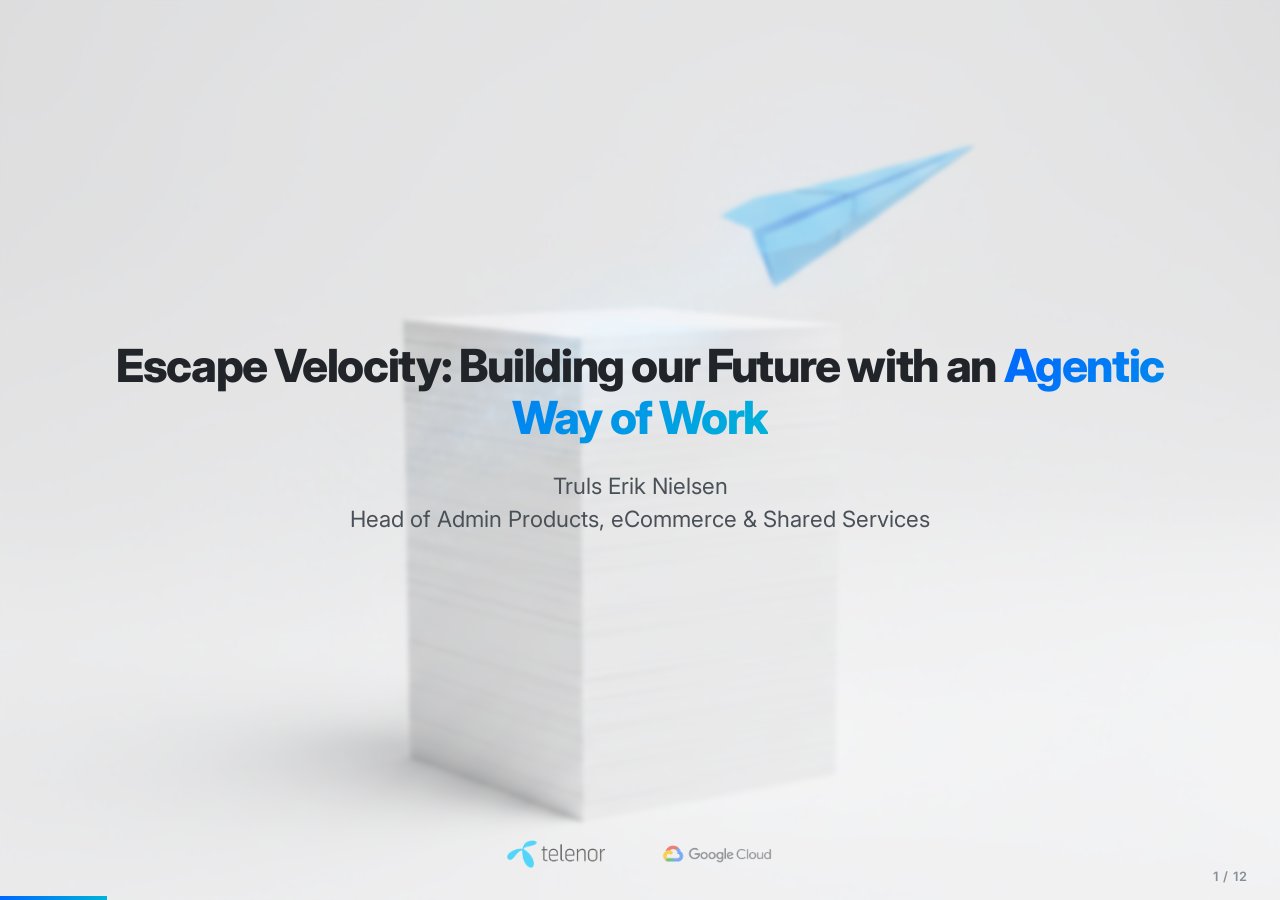
==== commit e9a713a7: "Add new slides, manus and CTO evaluation - New Slide 8: What the Platform Unlocks (4 concrete enable" ====
--- a/index.html
+++ b/index.html
@@ -150,6 +150,17 @@
                             <p>By defining everything as plain text code (Markdown &amp; LookML), we build a single, shared source of truth that humans and AI agents understand equally.</p>
                         </div>
                     </div>
+                    <div style="display:flex; align-items:center; justify-content:center; gap:0.6rem; margin-top:1.8rem; flex-wrap:wrap; background:rgba(0,0,0,0.32); border:1px solid rgba(255,255,255,0.07); border-radius:10px; padding:0.9rem 1.4rem; backdrop-filter:blur(4px);">
+                        <div style="background:rgba(255,255,255,0.15); border:1px solid rgba(255,255,255,0.35); border-radius:6px; padding:0.45rem 0.9rem; font-size:0.78rem; font-weight:600; color:#fff; letter-spacing:0.04em; white-space:nowrap; text-shadow:0 1px 3px rgba(0,0,0,0.6);">Natural Language</div>
+                        <span style="color:rgba(255,255,255,0.7); font-size:1.1rem;">→</span>
+                        <div style="background:rgba(255,255,255,0.15); border:1px solid rgba(255,255,255,0.35); border-radius:6px; padding:0.45rem 0.9rem; font-size:0.78rem; font-weight:600; color:#fff; letter-spacing:0.04em; white-space:nowrap; text-shadow:0 1px 3px rgba(0,0,0,0.6);">Agent Acts</div>
+                        <span style="color:rgba(255,255,255,0.7); font-size:1.1rem;">→</span>
+                        <div style="background:rgba(255,255,255,0.15); border:1px solid rgba(255,255,255,0.35); border-radius:6px; padding:0.45rem 0.9rem; font-size:0.78rem; font-weight:600; color:#fff; letter-spacing:0.04em; white-space:nowrap; text-shadow:0 1px 3px rgba(0,0,0,0.6);">Source File Updated</div>
+                        <span style="color:rgba(255,255,255,0.7); font-size:1.1rem;">→</span>
+                        <div style="background:rgba(255,255,255,0.15); border:1px solid rgba(255,255,255,0.35); border-radius:6px; padding:0.45rem 0.9rem; font-size:0.78rem; font-weight:600; color:#fff; letter-spacing:0.04em; white-space:nowrap; text-shadow:0 1px 3px rgba(0,0,0,0.6);">Colleague Reviews</div>
+                        <span style="color:rgba(255,255,255,0.7); font-size:1.1rem;">→</span>
+                        <div style="background:rgba(0,102,255,0.55); border:1px solid rgba(0,102,255,0.9); border-radius:6px; padding:0.45rem 0.9rem; font-size:0.78rem; font-weight:600; color:#fff; letter-spacing:0.04em; white-space:nowrap; text-shadow:0 1px 3px rgba(0,0,0,0.5);">Git Logs Everything</div>
+                    </div>
                 </div>
             </div>
             <footer class="slide-footer">
@@ -163,7 +174,7 @@
             <div class="overlay"></div>
             <div class="content content--center">
                 <h1>Our First Proof in Production: <span class="accent">The Analytics App</span></h1>
-                <h2>Translating our technical architecture into a high-performance horizontal data pipeline.</h2>
+                <h2>The key: a semantic layer where we define — once, for everyone — what 'churn', 'revenue', and 'active customer' mean. When that's done, the agent speaks the same language as the business.</h2>
                 
                 <div class="arch-pipeline">
                     <!-- Step 1: Sources -->
@@ -269,7 +280,41 @@
             </footer>
         </section>
 
-        <!-- ===================== Slide 8 — The True Potential (Scenario Intro) ===================== -->
+        <!-- ===================== Slide 8 — What the Platform Unlocks ===================== -->
+        <section id="slide-platform-unlocks" class="slide">
+            <div class="content content--center">
+                <h1>What the Platform <span class="accent">Unlocks</span></h1>
+                <h2>When the entire organization works this way, a completely different set of things become possible.</h2>
+                <div class="adaptive-features" style="grid-template-columns: repeat(2, 1fr); max-width: 860px; margin: 0 auto;">
+                    <div class="adaptive-card">
+                        <div class="card-num">01</div>
+                        <h3>Natural Language Data Access</h3>
+                        <p>Anyone can query the full data warehouse in plain language. No SQL, no waiting for an analyst — just curiosity and an instant answer.</p>
+                    </div>
+                    <div class="adaptive-card">
+                        <div class="card-num">02</div>
+                        <h3>A Truly Shared Environment</h3>
+                        <p>Scripts, models, and automations work the same for everyone. Knowledge shared by one person is immediately usable by all 200.</p>
+                    </div>
+                    <div class="adaptive-card">
+                        <div class="card-num">03</div>
+                        <h3>Automatic Quality Standards</h3>
+                        <p>Common requirements — for meeting notes, business cases, data models — are enforced automatically across every team, every time.</p>
+                    </div>
+                    <div class="adaptive-card">
+                        <div class="card-num">04</div>
+                        <h3>Competence Without Courses</h3>
+                        <p>200 people learn structured thinking and agentic work — not through training programmes, but through the way they do their daily job.</p>
+                    </div>
+                </div>
+            </div>
+            <footer class="slide-footer">
+                <img src="./logos/telenor-logo.png" alt="Telenor Logo" class="logo">
+                <img src="./logos/gcp-logo.png" alt="Google Cloud Logo" class="logo">
+            </footer>
+        </section>
+
+        <!-- ===================== Slide 9 — The True Potential (Scenario Intro) ===================== -->
         <section id="slide-8" class="slide">
             <div class="content content--center">
                 <h1>The True Potential: <span class="accent">From Faster Answers to Impossible Insights</span></h1>
